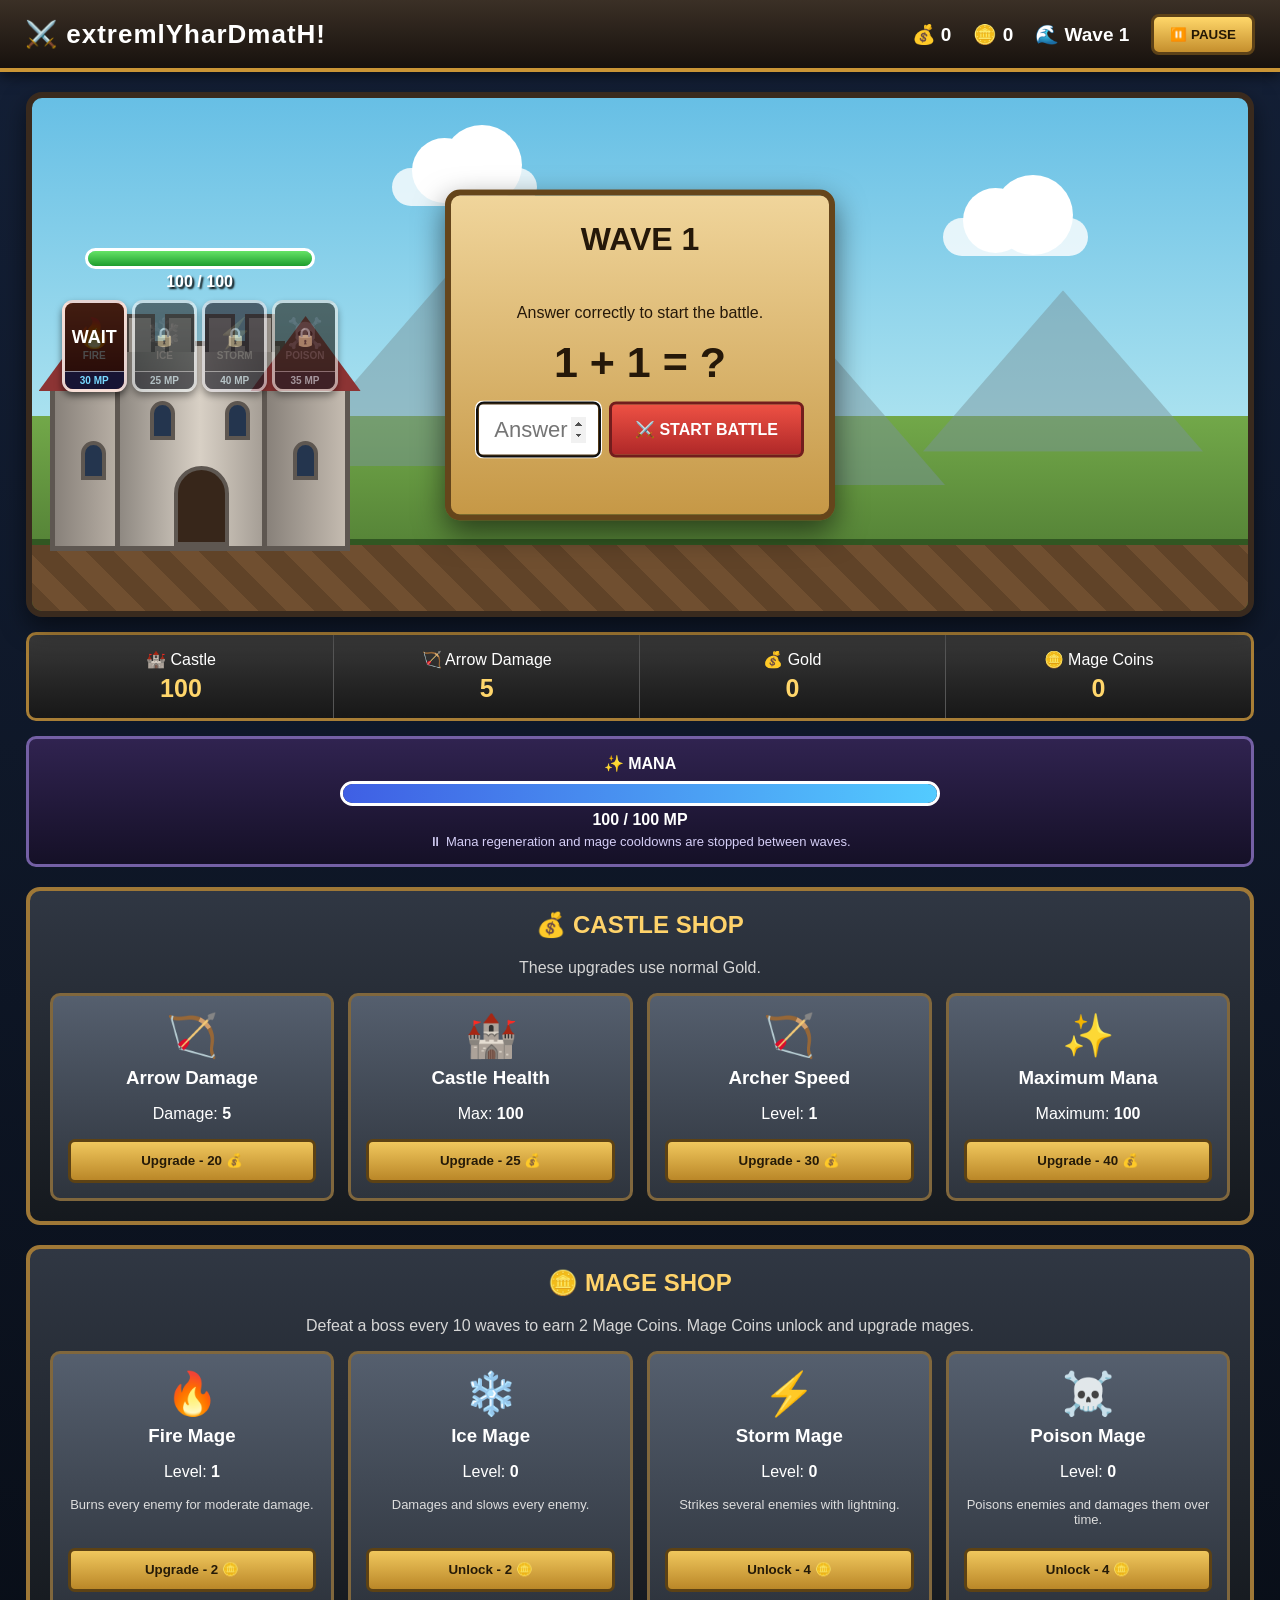
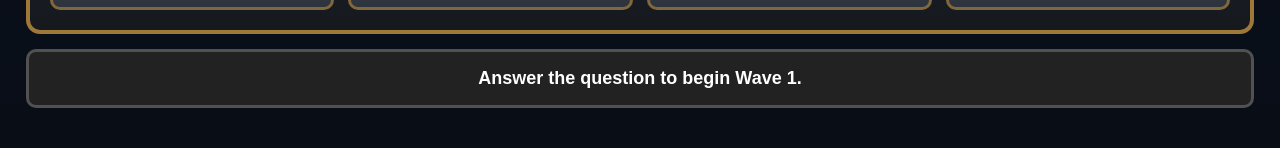
==== index.html @ 57d7ba9a "Add files via upload" ====
<!DOCTYPE html>
<html lang="en">

<head>
    <meta charset="UTF-8">

    <meta
        name="viewport"
        content="width=device-width, initial-scale=1.0"
    >

    <title>extremlYharDmatH!</title>

    <meta
        name="description"
        content="extremlYharDmatH! is a free browser castle defence maths game with waves, bosses, mages, upgrades and magic abilities."
    >

    <meta
        name="keywords"
        content="extremlYharDmatH, extremely hard math, math game, castle defence game, browser game, mage game"
    >

    <meta
        name="author"
        content="extremlYharDmatH!"
    >

    <meta
        property="og:title"
        content="extremlYharDmatH!"
    >

    <meta
        property="og:description"
        content="A castle defence maths game with waves, bosses, mages and upgrades."
    >

    <meta
        property="og:type"
        content="website"
    >

    <link
        rel="stylesheet"
        href="style.css"
    >
</head>

<body>

    <!-- ============================= -->
    <!-- TOP BAR -->
    <!-- ============================= -->

    <header id="topBar">

        <h1 id="gameTitle">
    ⚔️ extremlYharDmatH!
</h1>

        <div id="topStats">

            <span>
                💰 <span id="gold">0</span>
            </span>

            <span>
                🪙 <span id="mageCoins">0</span>
            </span>

            <span>
                🌊 Wave <span id="wave">1</span>
            </span>

            <button id="pauseButton">
                ⏸️ PAUSE
            </button>

        </div>

    </header>


    <main id="game">

        <!-- ============================= -->
        <!-- BATTLEFIELD -->
        <!-- ============================= -->

        <section id="battlefield">

            <!-- BACKGROUND -->

            <div class="mountain mountain1"></div>
            <div class="mountain mountain2"></div>
            <div class="mountain mountain3"></div>

            <div class="cloud cloud1"></div>
            <div class="cloud cloud2"></div>


            <!-- ============================= -->
            <!-- CASTLE AREA -->
            <!-- ============================= -->

            <div id="castleArea">

                <!-- HEALTH -->

                <div id="castleHealthBar">

                    <div id="castleHealthFill"></div>

                </div>

                <div id="castleHealthText">
                    100 / 100
                </div>


                <!-- ============================= -->
                <!-- MAGES -->
                <!-- ============================= -->

                <div id="mageRow">

                    <!-- FIRE -->

                    <button
                        class="mage fireMage"
                        id="fireMage"
                        type="button"
                    >

                        <div class="mageIcon">
                            🔥
                        </div>

                        <div class="mageName">
                            FIRE
                        </div>

                        <div class="mpTag">
                            30 MP
                        </div>

                        <div
                            class="cooldownOverlay"
                            id="fireCooldownText"
                        ></div>

                    </button>


                    <!-- ICE -->

                    <button
                        class="mage iceMage lockedMage"
                        id="iceMage"
                        type="button"
                    >

                        <div class="mageIcon">
                            ❄️
                        </div>

                        <div class="mageName">
                            ICE
                        </div>

                        <div class="mpTag">
                            25 MP
                        </div>

                        <div
                            class="cooldownOverlay"
                            id="iceCooldownText"
                        >
                            🔒
                        </div>

                    </button>


                    <!-- STORM -->

                    <button
                        class="mage stormMage lockedMage"
                        id="stormMage"
                        type="button"
                    >

                        <div class="mageIcon">
                            ⚡
                        </div>

                        <div class="mageName">
                            STORM
                        </div>

                        <div class="mpTag">
                            40 MP
                        </div>

                        <div
                            class="cooldownOverlay"
                            id="stormCooldownText"
                        >
                            🔒
                        </div>

                    </button>


                    <!-- POISON -->

                    <button
                        class="mage poisonMage lockedMage"
                        id="poisonMage"
                        type="button"
                    >

                        <div class="mageIcon">
                            ☠️
                        </div>

                        <div class="mageName">
                            POISON
                        </div>

                        <div class="mpTag">
                            35 MP
                        </div>

                        <div
                            class="cooldownOverlay"
                            id="poisonCooldownText"
                        >
                            🔒
                        </div>

                    </button>

                </div>


                <!-- ============================= -->
                <!-- CASTLE DRAWING -->
                <!-- ============================= -->

                <div id="castle">

                    <div class="sideTower leftTower">

                        <div class="roof"></div>

                        <div class="castleWindow"></div>

                    </div>


                    <div class="mainTower">

                        <div class="battlements">

                            <div></div>
                            <div></div>
                            <div></div>
                            <div></div>

                        </div>

                        <div class="castleWindow windowLeft"></div>

                        <div class="castleWindow windowRight"></div>

                        <div class="castleDoor"></div>

                    </div>


                    <div class="sideTower rightTower">

                        <div class="roof"></div>

                        <div class="castleWindow"></div>

                    </div>

                </div>

            </div>


            <!-- PROJECTILES -->

            <div id="arrowContainer"></div>

            <div id="spellContainer"></div>


            <!-- ENEMIES -->

            <div id="enemyContainer"></div>


            <!-- GROUND -->

            <div id="ground"></div>


            <!-- ============================= -->
            <!-- QUESTION BEFORE WAVE -->
            <!-- ============================= -->

            <div id="waveStartPanel">

                <div id="waveStartTitle">
                    WAVE <span id="readyWave">1</span>
                </div>

                <div id="bossWarning"></div>

                <p>
                    Answer correctly to start the battle.
                </p>


                <div id="question">
                    1 + 1 = ?
                </div>


                <div id="questionControls">

                    <input
                        id="answer"
                        type="number"
                        placeholder="Answer"
                        autocomplete="off"
                    >

                    <button
                        id="startWaveButton"
                        type="button"
                    >
                        ⚔️ START BATTLE
                    </button>

                </div>


                <div id="questionMessage"></div>

            </div>

        </section>


        <!-- ============================= -->
        <!-- BATTLE STATS -->
        <!-- ============================= -->

        <section id="battleStats">

            <div>
                🏰 Castle
                <strong id="castleStat">
                    100
                </strong>
            </div>


            <div>
                🏹 Arrow Damage
                <strong id="arrowDamageStat">
                    5
                </strong>
            </div>


            <div>
                💰 Gold
                <strong id="goldStat">
                    0
                </strong>
            </div>


            <div>
                🪙 Mage Coins
                <strong id="mageCoinStat">
                    0
                </strong>
            </div>

        </section>


        <!-- ============================= -->
        <!-- MANA -->
        <!-- ============================= -->

        <section id="manaPanel">

            <div id="manaTitle">
                ✨ MANA
            </div>


            <div id="manaBar">

                <div id="manaFill"></div>

            </div>


            <div id="manaText">
                100 / 100 MP
            </div>


            <div id="manaStatus">
                Mana regeneration is paused until the battle starts.
            </div>

        </section>


        <!-- ============================= -->
        <!-- NORMAL GOLD SHOP -->
        <!-- ============================= -->

        <section class="shop">

            <h2>
                💰 CASTLE SHOP
            </h2>

            <p class="shopDescription">
                These upgrades use normal Gold.
            </p>


            <div class="shopGrid">


                <!-- ARROW DAMAGE -->

                <div class="upgradeCard">

                    <div class="upgradeIcon">
                        🏹
                    </div>

                    <h3>
                        Arrow Damage
                    </h3>

                    <p>
                        Damage:
                        <strong id="arrowDamageValue">
                            5
                        </strong>
                    </p>

                    <button
                        id="arrowUpgrade"
                        type="button"
                    >
                        Upgrade -
                        <span id="arrowCostText">
                            20
                        </span>
                        💰
                    </button>

                </div>


                <!-- HEALTH -->

                <div class="upgradeCard">

                    <div class="upgradeIcon">
                        🏰
                    </div>

                    <h3>
                        Castle Health
                    </h3>

                    <p>
                        Max:
                        <strong id="castleHealthValue">
                            100
                        </strong>
                    </p>

                    <button
                        id="castleUpgrade"
                        type="button"
                    >
                        Upgrade -
                        <span id="castleCostText">
                            25
                        </span>
                        💰
                    </button>

                </div>


                <!-- ARCHER SPEED -->

                <div class="upgradeCard">

                    <div class="upgradeIcon">
                        🏹
                    </div>

                    <h3>
                        Archer Speed
                    </h3>

                    <p>
                        Level:
                        <strong id="archerLevelValue">
                            1
                        </strong>
                    </p>

                    <button
                        id="archerUpgrade"
                        type="button"
                    >
                        Upgrade -
                        <span id="archerCostText">
                            30
                        </span>
                        💰
                    </button>

                </div>


                <!-- MANA -->

                <div class="upgradeCard">

                    <div class="upgradeIcon">
                        ✨
                    </div>

                    <h3>
                        Maximum Mana
                    </h3>

                    <p>
                        Maximum:
                        <strong id="maxManaValue">
                            100
                        </strong>
                    </p>

                    <button
                        id="manaUpgrade"
                        type="button"
                    >
                        Upgrade -
                        <span id="manaUpgradeCostText">
                            40
                        </span>
                        💰
                    </button>

                </div>

            </div>

        </section>


        <!-- ============================= -->
        <!-- MAGE SHOP -->
        <!-- ============================= -->

        <section
            class="shop"
            id="mageShop"
        >

            <h2>
                🪙 MAGE SHOP
            </h2>

            <p class="shopDescription">
                Defeat a boss every 10 waves to earn 2 Mage Coins.
                Mage Coins unlock and upgrade mages.
            </p>


            <div class="shopGrid">


                <!-- FIRE -->

                <div class="upgradeCard mageShopCard fireShop">

                    <div class="upgradeIcon">
                        🔥
                    </div>

                    <h3>
                        Fire Mage
                    </h3>

                    <p>
                        Level:
                        <strong id="fireLevelText">
                            1
                        </strong>
                    </p>

                    <p class="abilityText">
                        Burns every enemy for moderate damage.
                    </p>

                    <button
                        id="fireUpgrade"
                        type="button"
                    >
                        Upgrade -
                        <span id="fireUpgradeCostText">
                            2
                        </span>
                        🪙
                    </button>

                </div>


                <!-- ICE -->

                <div class="upgradeCard mageShopCard iceShop">

                    <div class="upgradeIcon">
                        ❄️
                    </div>

                    <h3>
                        Ice Mage
                    </h3>

                    <p>
                        Level:
                        <strong id="iceLevelText">
                            0
                        </strong>
                    </p>

                    <p class="abilityText">
                        Damages and slows every enemy.
                    </p>

                    <button
                        id="iceUpgrade"
                        type="button"
                    >
                        Unlock - 2 🪙
                    </button>

                </div>


                <!-- STORM -->

                <div class="upgradeCard mageShopCard stormShop">

                    <div class="upgradeIcon">
                        ⚡
                    </div>

                    <h3>
                        Storm Mage
                    </h3>

                    <p>
                        Level:
                        <strong id="stormLevelText">
                            0
                        </strong>
                    </p>

                    <p class="abilityText">
                        Strikes several enemies with lightning.
                    </p>

                    <button
                        id="stormUpgrade"
                        type="button"
                    >
                        Unlock - 4 🪙
                    </button>

                </div>


                <!-- POISON -->

                <div class="upgradeCard mageShopCard poisonShop">

                    <div class="upgradeIcon">
                        ☠️
                    </div>

                    <h3>
                        Poison Mage
                    </h3>

                    <p>
                        Level:
                        <strong id="poisonLevelText">
                            0
                        </strong>
                    </p>

                    <p class="abilityText">
                        Poisons enemies and damages them over time.
                    </p>

                    <button
                        id="poisonUpgrade"
                        type="button"
                    >
                        Unlock - 4 🪙
                    </button>

                </div>

            </div>

        </section>


        <!-- MESSAGE -->

        <section id="message">
            Answer the question to begin Wave 1.
        </section>


        <!-- GAME OVER -->

        <section id="gameOver">

            <h1>
                💀 CASTLE DESTROYED
            </h1>

            <p>
                You reached Wave
                <strong id="finalWave">
                    1
                </strong>
            </p>

            <button
                id="restartButton"
                type="button"
            >
                🔄 PLAY AGAIN
            </button>

        </section>

    </main>


    <script src="script.js"></script>

</body>

</html>
---- style.css ----
* {
    box-sizing: border-box;
}

body {
    margin: 0;

    font-family:
        Arial,
        Helvetica,
        sans-serif;

    background:
        linear-gradient(
            #142037,
            #080d16
        );

    color: white;
}


/* ===================================== */
/* TOP BAR */
/* ===================================== */

#topBar {
    min-height: 72px;

    padding:
        0 25px;

    display: flex;

    align-items: center;

    justify-content: space-between;

    background:
        linear-gradient(
            #3b3026,
            #17110d
        );

    border-bottom:
        4px solid #ca9536;

    box-shadow:
        0 5px 12px
        rgba(0, 0, 0, 0.5);
}

#gameTitle {
    font-size: 26px;

    font-weight: 900;

    letter-spacing: 1px;
}

#topStats {
    display: flex;

    align-items: center;

    gap: 22px;

    font-size: 19px;

    font-weight: bold;
}


/* PAUSE */

#pauseButton {
    padding:
        10px 16px;

    border:
        3px solid #5d4218;

    border-radius: 8px;

    background:
        linear-gradient(
            #ffd76a,
            #c58f2d
        );

    color: #241805;

    font-weight: 900;

    cursor: pointer;
}


/* ===================================== */
/* GAME */
/* ===================================== */

#game {
    width:
        min(
            1300px,
            96%
        );

    margin: auto;

    padding:
        20px 0 40px;
}


/* ===================================== */
/* BATTLEFIELD */
/* ===================================== */

#battlefield {
    position: relative;

    height: 525px;

    overflow: hidden;

    border:
        6px solid #392a1e;

    border-radius: 16px;

    background:
        linear-gradient(
            #67bfe5 0%,
            #a9e1ef 62%,
            #72a849 62%,
            #47712e 100%
        );

    box-shadow:
        0 10px 25px
        rgba(0, 0, 0, 0.5);
}


/* ===================================== */
/* BACKGROUND */
/* ===================================== */

.mountain {
    position: absolute;

    bottom: 145px;

    width: 330px;

    height: 190px;

    background:
        #77939a;

    opacity: 0.48;

    clip-path:
        polygon(
            50% 0,
            100% 100%,
            0 100%
        );
}

.mountain1 {
    left: 250px;
}

.mountain2 {
    left: 550px;

    transform:
        scale(1.2);
}

.mountain3 {
    right: 20px;

    transform:
        scale(0.85);
}


.cloud {
    position: absolute;

    width: 145px;

    height: 38px;

    background:
        rgba(
            255,
            255,
            255,
            0.8
        );

    border-radius:
        100px;
}

.cloud::before,
.cloud::after {
    content: "";

    position: absolute;

    border-radius: 50%;

    background: white;
}

.cloud::before {
    width: 65px;

    height: 65px;

    top: -30px;

    left: 20px;
}

.cloud::after {
    width: 80px;

    height: 80px;

    top: -43px;

    right: 15px;
}

.cloud1 {
    top: 70px;

    left: 360px;
}

.cloud2 {
    top: 120px;

    right: 160px;
}


/* ===================================== */
/* GROUND */
/* ===================================== */

#ground {
    position: absolute;

    bottom: 0;

    left: 0;

    width: 100%;

    height: 72px;

    background:
        repeating-linear-gradient(
            45deg,
            #604328,
            #604328 20px,
            #704f30 20px,
            #704f30 40px
        );

    border-top:
        6px solid #315722;
}


/* ===================================== */
/* CASTLE AREA */
/* ===================================== */

#castleArea {
    position: absolute;

    left: 18px;

    bottom: 60px;

    width: 300px;

    z-index: 15;
}


/* CASTLE HEALTH */

#castleHealthBar {
    width: 230px;

    height: 21px;

    margin:
        0 auto;

    background: #4c1616;

    border:
        3px solid white;

    border-radius:
        15px;

    overflow: hidden;
}

#castleHealthFill {
    width: 100%;

    height: 100%;

    background:
        linear-gradient(
            #65e366,
            #1e9d2e
        );
}

#castleHealthText {
    text-align: center;

    margin-top: 4px;

    font-weight: bold;

    text-shadow:
        2px 2px 2px black;
}


/* ===================================== */
/* CASTLE */
/* ===================================== */

#castle {
    position: relative;

    height: 255px;

    margin-top: 5px;
}


.mainTower {
    position: absolute;

    width: 170px;

    height: 210px;

    left: 65px;

    bottom: 0;

    background:
        linear-gradient(
            90deg,
            #8f8982,
            #d8d0c5,
            #979088
        );

    border:
        5px solid #5e5751;
}


.sideTower {
    position: absolute;

    width: 88px;

    height: 170px;

    bottom: 0;

    background:
        linear-gradient(
            90deg,
            #88817a,
            #c4bbb0
        );

    border:
        5px solid #5e5751;
}


.leftTower {
    left: 0;
}


.rightTower {
    right: 0;
}


.roof {
    position: absolute;

    width: 110px;

    height: 75px;

    left: -16px;

    top: -70px;

    background: #8c3434;

    clip-path:
        polygon(
            50% 0,
            100% 100%,
            0 100%
        );
}


.battlements {
    position: absolute;

    top: -32px;

    width: 100%;

    display: flex;

    justify-content:
        space-around;
}

.battlements div {
    width: 30px;

    height: 38px;

    background:
        #b7afa6;

    border:
        4px solid #5e5751;

    border-bottom: none;
}


.castleWindow {
    width: 25px;

    height: 39px;

    background: #24354e;

    border:
        4px solid #5e5751;

    border-radius:
        15px 15px 0 0;
}


.sideTower .castleWindow {
    position: absolute;

    top: 55px;

    left: 26px;
}


.mainTower .castleWindow {
    position: absolute;

    top: 55px;
}


.windowLeft {
    left: 30px;
}


.windowRight {
    right: 30px;
}


.castleDoor {
    position: absolute;

    left: 54px;

    bottom: 0;

    width: 55px;

    height: 80px;

    background: #37261a;

    border:
        4px solid #5e5751;

    border-radius:
        30px 30px 0 0;
}


/* ===================================== */
/* MAGES */
/* ===================================== */

#mageRow {
    position: absolute;

    z-index: 50;

    top: 52px;

    left: 12px;

    width: 276px;

    display: flex;

    justify-content:
        space-between;

    gap: 5px;
}


.mage {
    position: relative;

    width: 66px;

    min-height: 92px;

    padding:
        4px 3px 19px;

    color: white;

    border:
        3px solid
        rgba(
            255,
            255,
            255,
            0.8
        );

    border-radius: 11px;

    cursor: pointer;

    overflow: hidden;

    box-shadow:
        0 4px 7px
        rgba(0, 0, 0, 0.55);
}


.fireMage {
    background:
        linear-gradient(
            #df6038,
            #7a1f18
        );
}


.iceMage {
    background:
        linear-gradient(
            #62cce9,
            #226690
        );
}


.stormMage {
    background:
        linear-gradient(
            #8062db,
            #39227a
        );
}


.poisonMage {
    background:
        linear-gradient(
            #6ca744,
            #2b501e
        );
}


.mageIcon {
    font-size: 29px;
}


.mageName {
    font-size: 10px;

    font-weight: 900;
}


.mpTag {
    position: absolute;

    bottom: 0;

    left: 0;

    width: 100%;

    padding:
        3px 1px;

    background:
        rgba(
            15,
            19,
            55,
            0.92
        );

    color: #78d8ff;

    font-size: 10px;

    font-weight: 900;

    border-top:
        1px solid
        rgba(
            255,
            255,
            255,
            0.5
        );
}


.cooldownOverlay {
    position: absolute;

    left: 0;

    top: 0;

    width: 100%;

    height: calc(100% - 18px);

    display: flex;

    align-items: center;

    justify-content: center;

    background:
        rgba(
            0,
            0,
            0,
            0.70
        );

    font-size: 18px;

    font-weight: 900;

    pointer-events: none;
}


.cooldownOverlay:empty {
    display: none;
}


.lockedMage {
    filter:
        grayscale(0.75);

    opacity: 0.65;
}


/* ===================================== */
/* ENEMIES */
/* ===================================== */

.enemy {
    position: absolute;

    bottom: 73px;

    width: 95px;

    z-index: 10;

    text-align: center;
}


.enemyHealthBar {
    width: 80px;

    height: 12px;

    margin:
        0 auto;

    background: #541414;

    border:
        2px solid white;

    border-radius:
        10px;

    overflow: hidden;
}


.enemyHealthFill {
    width: 100%;

    height: 100%;

    background:
        linear-gradient(
            #ee4949,
            #ba1717
        );
}


.enemyHealthText {
    margin-top: 2px;

    font-size: 12px;

    font-weight: bold;

    text-shadow:
        1px 1px black;
}


.enemyBody {
    position: relative;

    width: 68px;

    height: 76px;

    margin:
        6px auto 0;

    border:
        4px solid #39263a;

    border-radius:
        45% 45% 30% 30%;

    background:
        linear-gradient(
            #754987,
            #361e47
        );

    box-shadow:
        4px 6px 4px
        rgba(
            0,
            0,
            0,
            0.45
        );
}


.enemyBody.green {
    background:
        linear-gradient(
            #88af52,
            #3e6229
        );
}


.enemyBody.red {
    background:
        linear-gradient(
            #ba5341,
            #64261f
        );
}


.enemyBody.blue {
    background:
        linear-gradient(
            #437a9b,
            #233a59
        );
}


.enemyEye {
    position: absolute;

    top: 25px;

    width: 13px;

    height: 14px;

    border-radius: 50%;

    background: white;
}


.enemyEye.left {
    left: 13px;
}


.enemyEye.right {
    right: 13px;
}


.enemyEye::after {
    content: "";

    display: block;

    width: 5px;

    height: 5px;

    margin:
        5px auto;

    border-radius: 50%;

    background: black;
}


.enemyMouth {
    position: absolute;

    width: 27px;

    height: 10px;

    left: 17px;

    bottom: 12px;

    border-bottom:
        5px solid white;

    border-radius:
        50%;
}


.horn {
    position: absolute;

    width: 20px;

    height: 25px;

    top: -18px;

    background: #dfc46e;

    clip-path:
        polygon(
            50% 0,
            100% 100%,
            0 100%
        );
}


.horn.left {
    left: 0;

    transform:
        rotate(-25deg);
}


.horn.right {
    right: 0;

    transform:
        rotate(25deg);
}


/* ===================================== */
/* BOSS */
/* ===================================== */

.enemy.bossEnemy {
    width: 145px;
}


.enemy.bossEnemy
.enemyHealthBar {
    width: 125px;

    height: 16px;

    border:
        3px solid #ffe684;
}


.bossBody {
    width: 115px;

    height: 130px;

    border-width: 6px;

    background:
        linear-gradient(
            #c03d3d,
            #48131b
        );

    box-shadow:
        7px 8px 8px
        rgba(
            0,
            0,
            0,
            0.55
        );
}


.bossBody
.enemyEye {
    top: 43px;

    width: 18px;

    height: 19px;
}


.bossBody
.enemyEye.left {
    left: 23px;
}


.bossBody
.enemyEye.right {
    right: 23px;
}


.bossBody
.enemyMouth {
    width: 45px;

    left: 29px;

    bottom: 19px;
}


.bossBody
.horn {
    width: 30px;

    height: 40px;

    top: -31px;
}


.bossLabel {
    color: #ffe578;

    font-size: 13px;

    font-weight: 900;

    text-shadow:
        2px 2px black;
}


/* ===================================== */
/* PROJECTILES */
/* ===================================== */

.arrow {
    position: absolute;

    z-index: 40;

    font-size: 28px;

    pointer-events: none;
}


.spellEffect {
    position: absolute;

    z-index: 60;

    font-size: 55px;

    pointer-events: none;
}


/* ===================================== */
/* QUESTION PANEL */
/* ===================================== */

#waveStartPanel {
    position: absolute;

    z-index: 100;

    width: 390px;

    max-width:
        calc(
            100% - 30px
        );

    left: 50%;

    top: 50%;

    transform:
        translate(
            -50%,
            -50%
        );

    padding: 25px;

    text-align: center;

    color: #251809;

    background:
        linear-gradient(
            #f0d59b,
            #c69846
        );

    border:
        6px solid #65451b;

    border-radius: 15px;

    box-shadow:
        0 12px 30px
        rgba(
            0,
            0,
            0,
            0.55
        );
}


#waveStartTitle {
    font-size: 32px;

    font-weight: 900;
}


#bossWarning {
    min-height: 25px;

    margin-top: 5px;

    color: #a61d1d;

    font-size: 20px;

    font-weight: 900;
}


#question {
    margin:
        15px 0;

    font-size: 43px;

    font-weight: 900;
}


#questionControls {
    display: flex;

    gap: 8px;
}


#answer {
    width: 125px;

    min-width: 0;

    padding: 12px;

    border:
        3px solid #523816;

    border-radius: 7px;

    text-align: center;

    font-size: 22px;
}


#startWaveButton {
    flex: 1;

    padding: 12px;

    border:
        3px solid #721d1d;

    border-radius: 7px;

    background:
        linear-gradient(
            #ee5144,
            #af2828
        );

    color: white;

    font-size: 16px;

    font-weight: 900;

    cursor: pointer;
}


#questionMessage {
    min-height: 22px;

    margin-top: 10px;

    font-weight: bold;
}


/* ===================================== */
/* STATS */
/* ===================================== */

#battleStats {
    margin-top: 15px;

    display: grid;

    grid-template-columns:
        repeat(
            4,
            1fr
        );

    overflow: hidden;

    background:
        linear-gradient(
            #393939,
            #171717
        );

    border:
        3px solid #a87e36;

    border-radius: 10px;
}


#battleStats div {
    padding: 15px;

    text-align: center;

    border-right:
        1px solid #555;
}


#battleStats div:last-child {
    border-right: none;
}


#battleStats strong {
    display: block;

    margin-top: 5px;

    color: #ffd66b;

    font-size: 25px;
}


/* ===================================== */
/* MANA */
/* ===================================== */

#manaPanel {
    margin-top: 15px;

    padding:
        15px 20px;

    text-align: center;

    background:
        linear-gradient(
            #302350,
            #151027
        );

    border:
        3px solid #7460a5;

    border-radius: 10px;
}


#manaTitle {
    margin-bottom: 8px;

    font-weight: 900;
}


#manaBar {
    width: 600px;

    max-width: 100%;

    height: 25px;

    margin: auto;

    overflow: hidden;

    background: #121026;

    border:
        3px solid white;

    border-radius: 20px;
}


#manaFill {
    width: 100%;

    height: 100%;

    background:
        linear-gradient(
            90deg,
            #3f5fe4,
            #53cbff
        );
}


#manaText {
    margin-top: 5px;

    font-weight: bold;
}


#manaStatus {
    margin-top: 5px;

    color: #d5cff7;

    font-size: 13px;
}


/* ===================================== */
/* SHOPS */
/* ===================================== */

.shop {
    margin-top: 20px;

    padding: 20px;

    background:
        linear-gradient(
            #303743,
            #15191e
        );

    border:
        4px solid #9f7837;

    border-radius: 14px;
}


.shop h2 {
    margin-top: 0;

    text-align: center;

    color: #ffd36a;
}


.shopDescription {
    text-align: center;

    color: #d6d6d6;
}


.shopGrid {
    display: grid;

    grid-template-columns:
        repeat(
            4,
            1fr
        );

    gap: 14px;
}


.upgradeCard {
    padding: 15px;

    text-align: center;

    background:
        linear-gradient(
            #555f6e,
            #2e343d
        );

    border:
        3px solid #80673d;

    border-radius: 10px;
}


.upgradeIcon {
    font-size: 42px;
}


.upgradeCard h3 {
    margin:
        7px 0;
}


.upgradeCard button {
    width: 100%;

    min-height: 44px;

    padding: 10px;

    border:
        3px solid #5d4214;

    border-radius: 7px;

    background:
        linear-gradient(
            #f0c75d,
            #ba8728
        );

    color: #251a08;

    font-weight: 900;

    cursor: pointer;
}


.abilityText {
    min-height: 38px;

    color: #ddd;

    font-size: 13px;
}


/* ===================================== */
/* MESSAGE */
/* ===================================== */

#message {
    min-height: 58px;

    margin-top: 15px;

    padding: 16px;

    text-align: center;

    background: #222;

    border:
        3px solid #515151;

    border-radius: 10px;

    font-size: 18px;

    font-weight: bold;
}


/* ===================================== */
/* GAME OVER */
/* ===================================== */

#gameOver {
    display: none;

    margin-top: 20px;

    padding: 30px;

    text-align: center;

    background: #44191b;

    border:
        5px solid #b83737;

    border-radius: 13px;
}


#restartButton {
    padding:
        14px 28px;

    border: none;

    border-radius: 8px;

    font-size: 18px;

    font-weight: 900;

    cursor: pointer;
}


/* ===================================== */
/* MOBILE */
/* ===================================== */

@media
(max-width: 850px) {

    #topBar {
        gap: 10px;

        flex-wrap: wrap;

        padding: 10px;
    }

    #gameTitle {
        font-size: 18px;
    }

    #topStats {
        gap: 10px;

        flex-wrap: wrap;

        font-size: 14px;
    }

    .shopGrid {
        grid-template-columns:
            repeat(
                2,
                1fr
            );
    }

    #battleStats {
        grid-template-columns:
            repeat(
                2,
                1fr
            );
    }

}
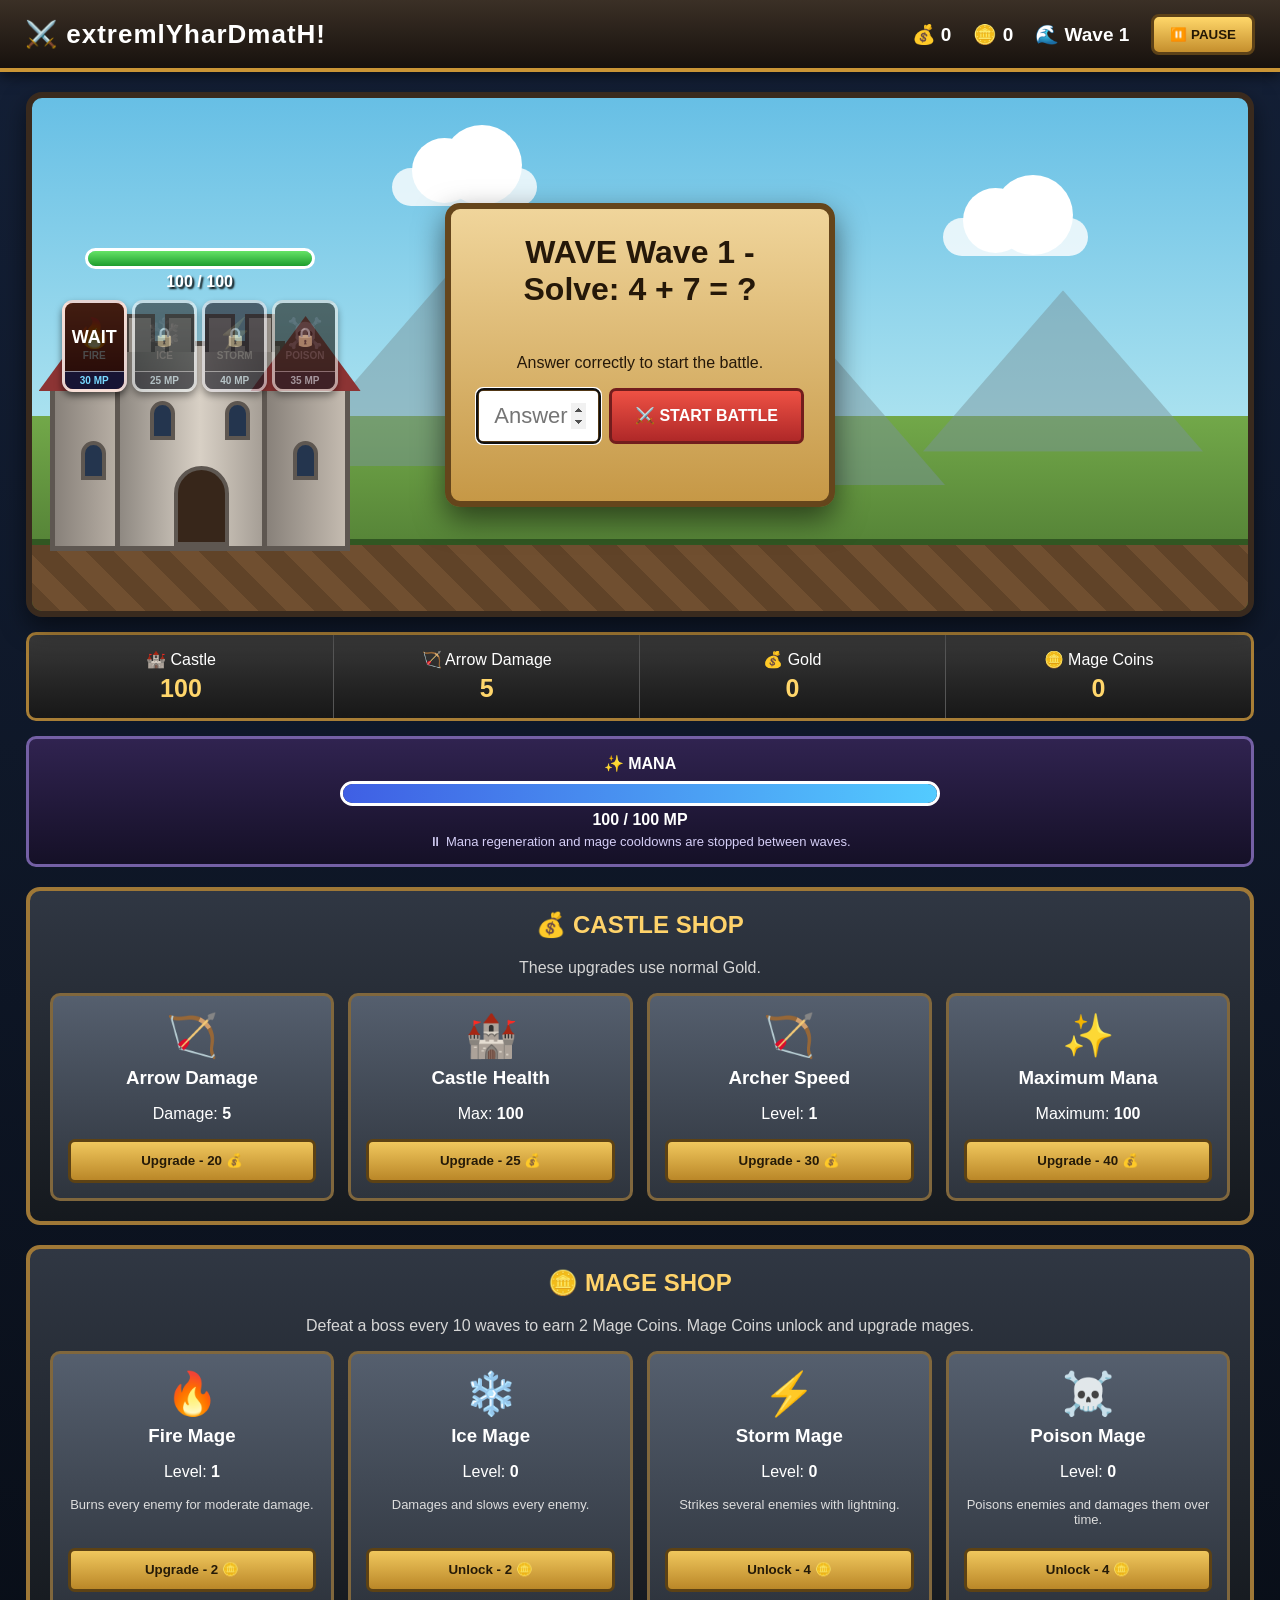
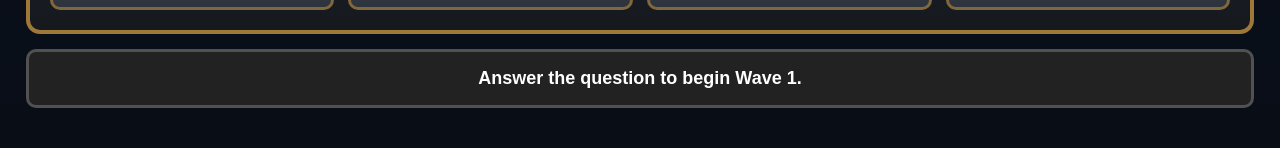
==== commit 2da1d7a5: "Add files via upload" ====
--- a/index.html
+++ b/index.html
@@ -327,9 +327,7 @@
                 </p>
 
 
-                <div id="question">
-                    1 + 1 = ?
-                </div>
+                <div id="question"></div>
 
 
                 <div id="questionControls">
--- a/style.css
+++ b/style.css
@@ -1559,4 +1559,13 @@
             );
     }
 
+}
+#gameTitle {
+    margin: 0;
+
+    font-size: 26px;
+
+    font-weight: 900;
+
+    letter-spacing: 1px;
 }
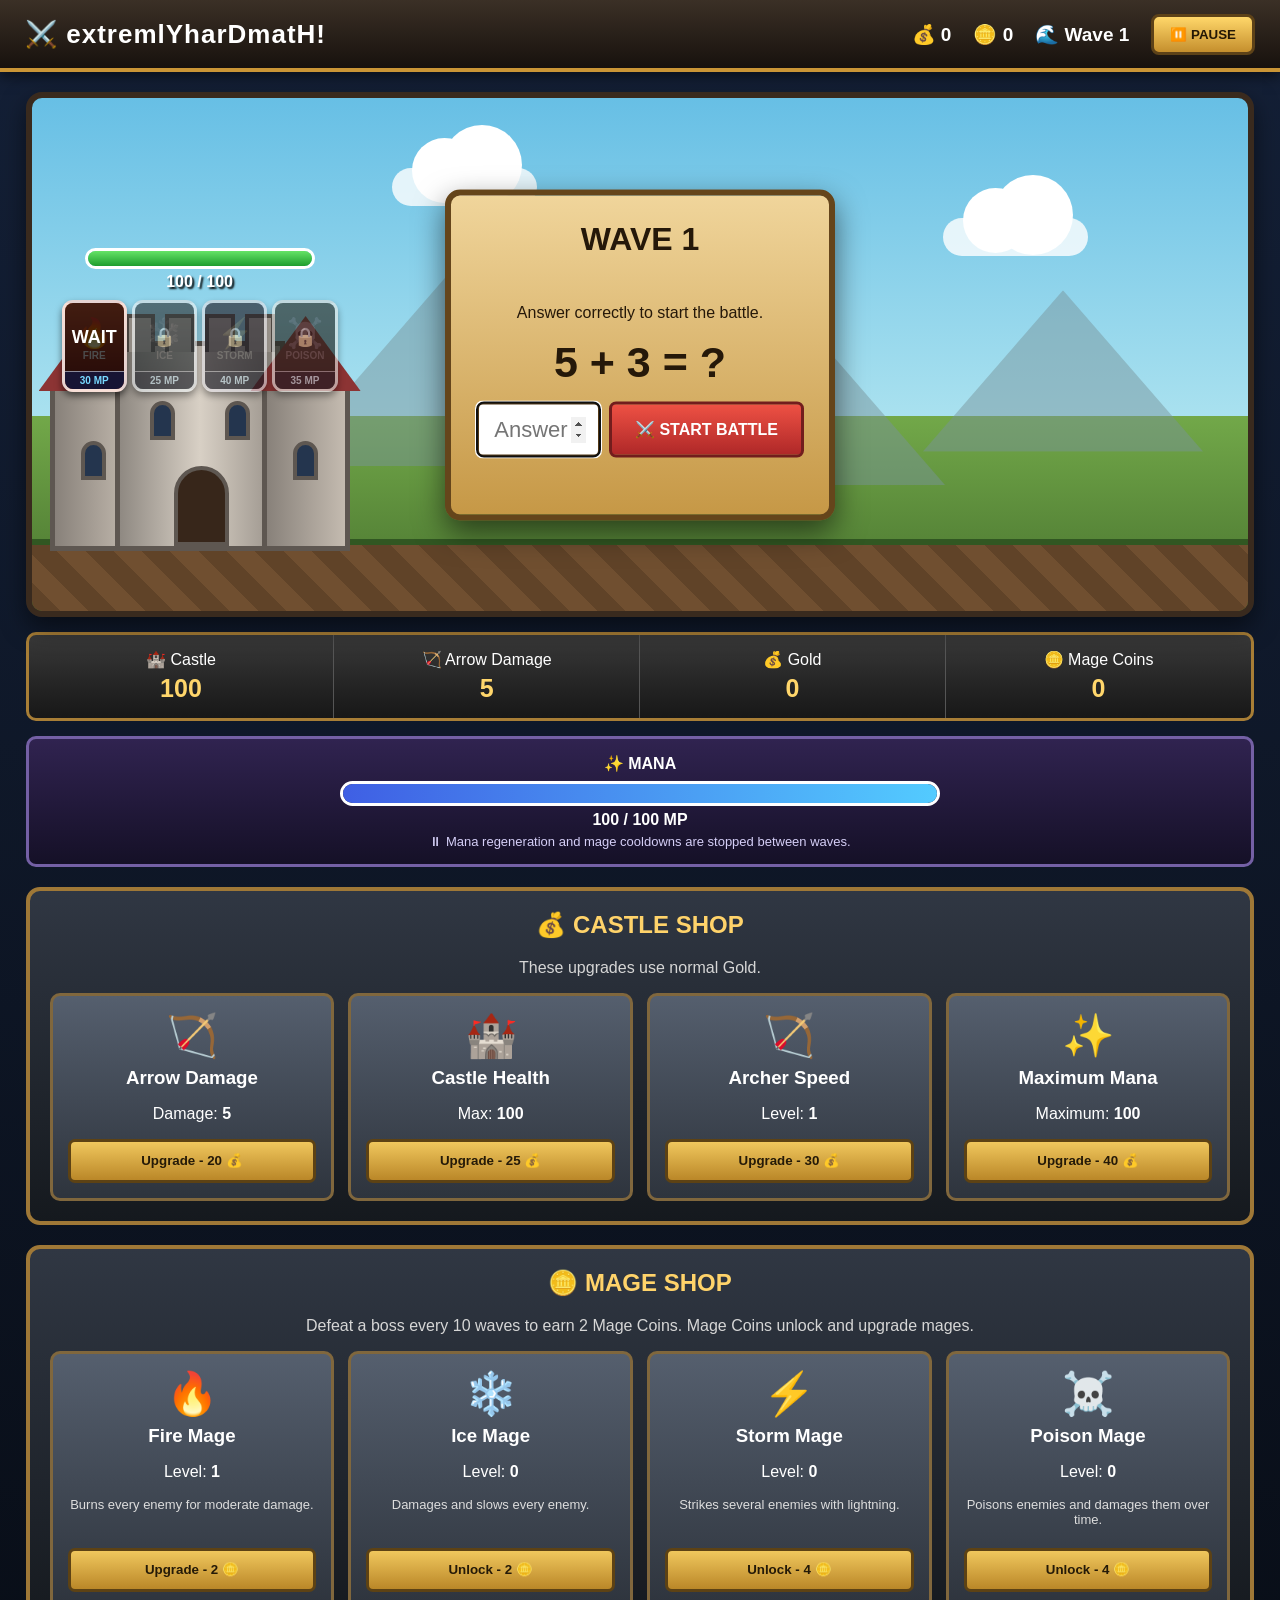
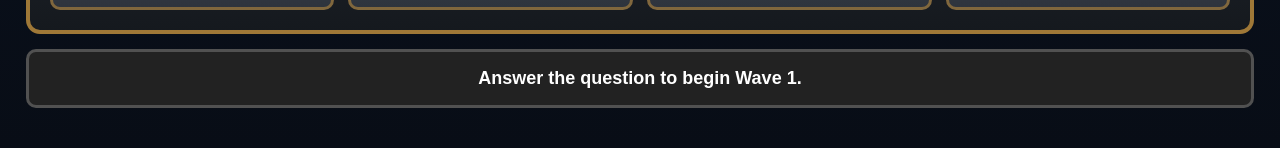
==== commit 63b19a85: "Add files via upload" ====
--- a/index.html
+++ b/index.html
@@ -745,7 +745,7 @@
         <!-- MESSAGE -->
 
         <section id="message">
-            Answer the question to begin Wave 1.
+        Answer the question to begin Wave <span id="bottomWave">1</span>.
         </section>
 
 
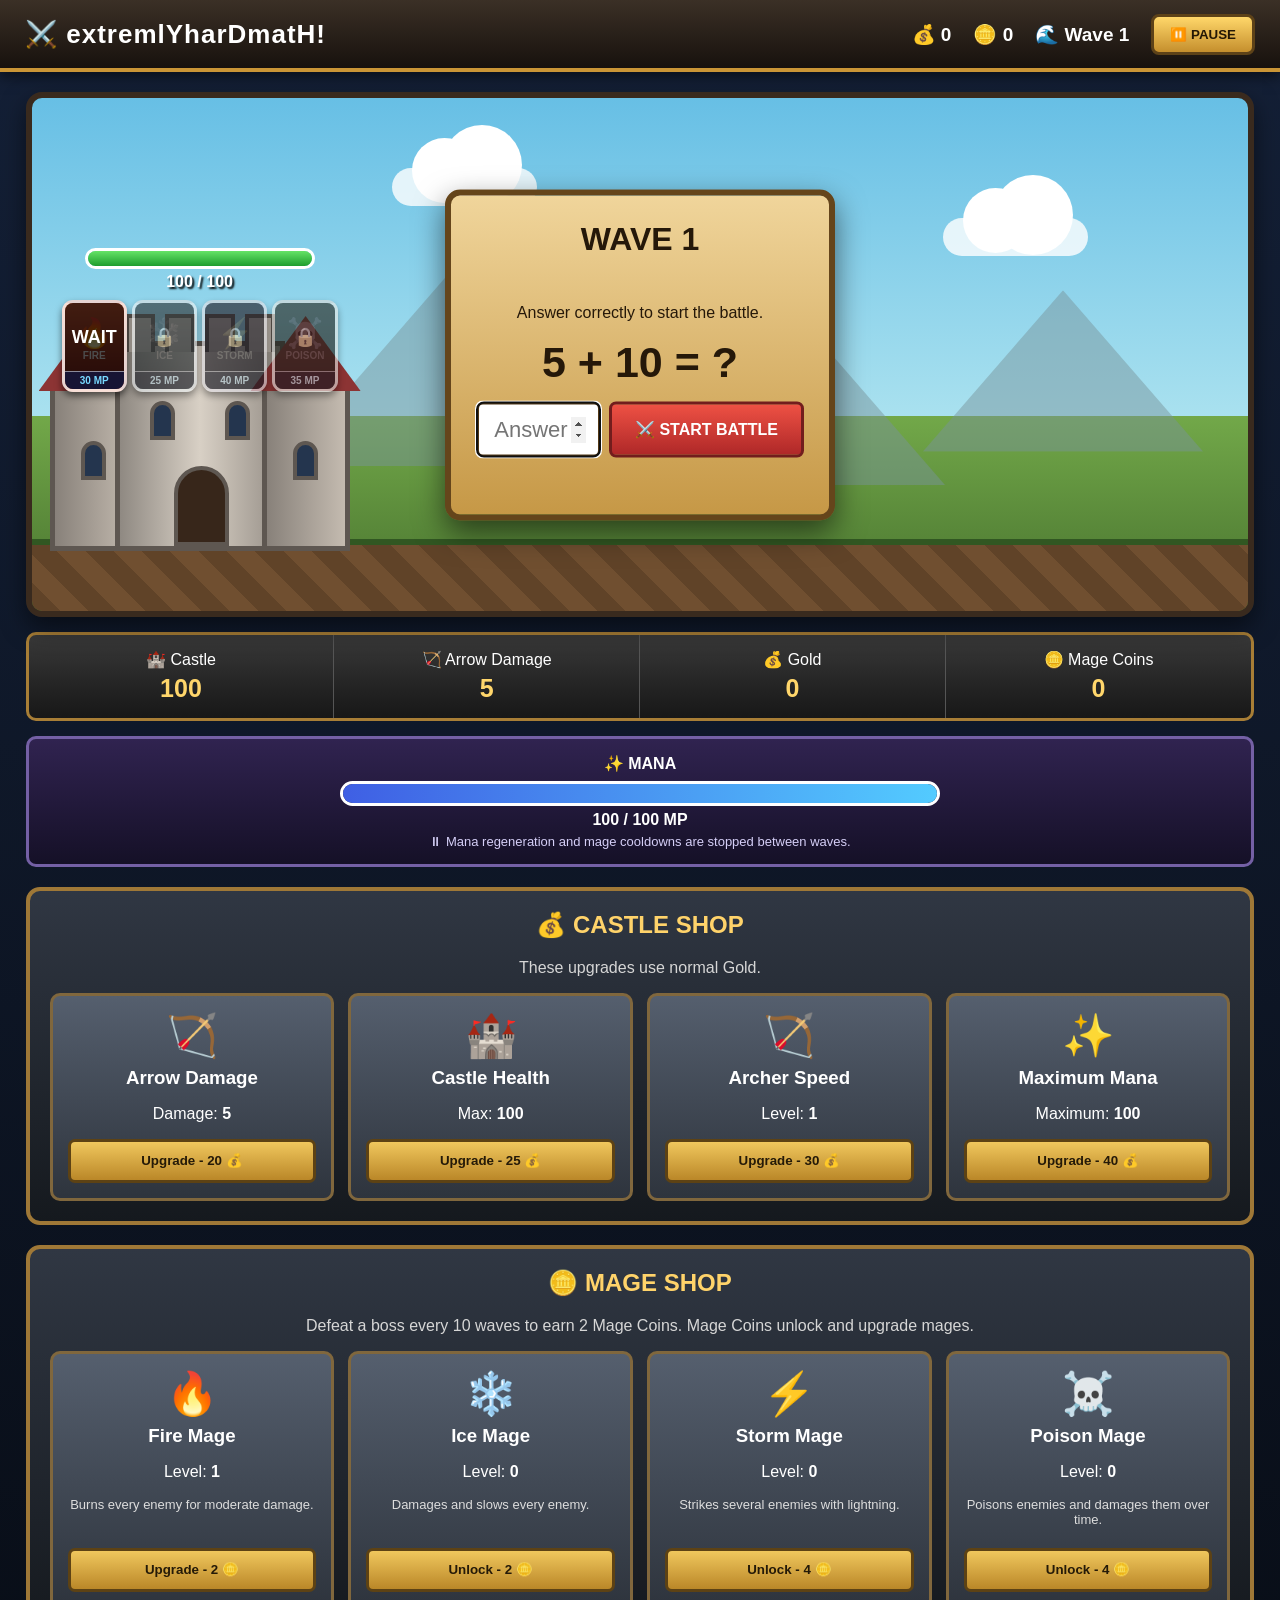
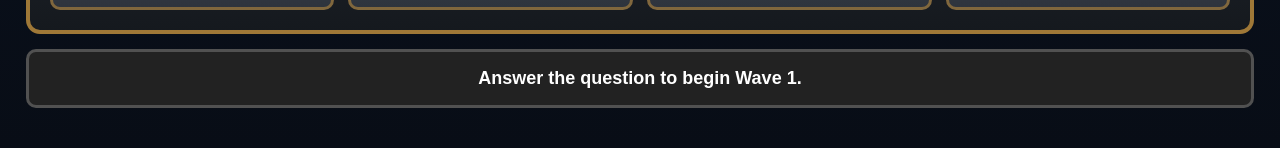
==== commit 9323c983: "Add files via upload" ====
--- a/index.html
+++ b/index.html
@@ -2,6 +2,7 @@
 <html lang="en">
 
 <head>
+
     <meta charset="UTF-8">
 
     <meta
@@ -45,9 +46,12 @@
         rel="stylesheet"
         href="style.css"
     >
+
 </head>
 
+
 <body>
+
 
     <!-- ============================= -->
     <!-- TOP BAR -->
@@ -56,24 +60,40 @@
     <header id="topBar">
 
         <h1 id="gameTitle">
-    ⚔️ extremlYharDmatH!
-</h1>
+            ⚔️ extremlYharDmatH!
+        </h1>
+
 
         <div id="topStats">
 
             <span>
-                💰 <span id="gold">0</span>
+                💰
+                <span id="gold">
+                    0
+                </span>
             </span>
 
+
             <span>
-                🪙 <span id="mageCoins">0</span>
+                🪙
+                <span id="mageCoins">
+                    0
+                </span>
             </span>
 
+
             <span>
-                🌊 Wave <span id="wave">1</span>
+                🌊 Wave
+                <span id="wave">
+                    1
+                </span>
             </span>
 
-            <button id="pauseButton">
+
+            <button
+                id="pauseButton"
+                type="button"
+            >
                 ⏸️ PAUSE
             </button>
 
@@ -84,19 +104,25 @@
 
     <main id="game">
 
+
         <!-- ============================= -->
         <!-- BATTLEFIELD -->
         <!-- ============================= -->
 
         <section id="battlefield">
 
+
             <!-- BACKGROUND -->
 
             <div class="mountain mountain1"></div>
+
             <div class="mountain mountain2"></div>
+
             <div class="mountain mountain3"></div>
 
+
             <div class="cloud cloud1"></div>
+
             <div class="cloud cloud2"></div>
 
 
@@ -106,6 +132,7 @@
 
             <div id="castleArea">
 
+
                 <!-- HEALTH -->
 
                 <div id="castleHealthBar">
@@ -113,6 +140,7 @@
                     <div id="castleHealthFill"></div>
 
                 </div>
+
 
                 <div id="castleHealthText">
                     100 / 100
@@ -125,6 +153,7 @@
 
                 <div id="mageRow">
 
+
                     <!-- FIRE -->
 
                     <button
@@ -137,13 +166,16 @@
                             🔥
                         </div>
 
+
                         <div class="mageName">
                             FIRE
                         </div>
 
+
                         <div class="mpTag">
                             30 MP
                         </div>
+
 
                         <div
                             class="cooldownOverlay"
@@ -165,13 +197,16 @@
                             ❄️
                         </div>
 
+
                         <div class="mageName">
                             ICE
                         </div>
 
+
                         <div class="mpTag">
                             25 MP
                         </div>
+
 
                         <div
                             class="cooldownOverlay"
@@ -195,13 +230,16 @@
                             ⚡
                         </div>
 
+
                         <div class="mageName">
                             STORM
                         </div>
 
+
                         <div class="mpTag">
                             40 MP
                         </div>
+
 
                         <div
                             class="cooldownOverlay"
@@ -225,13 +263,16 @@
                             ☠️
                         </div>
 
+
                         <div class="mageName">
                             POISON
                         </div>
 
+
                         <div class="mpTag">
                             35 MP
                         </div>
+
 
                         <div
                             class="cooldownOverlay"
@@ -251,6 +292,7 @@
 
                 <div id="castle">
 
+
                     <div class="sideTower leftTower">
 
                         <div class="roof"></div>
@@ -265,11 +307,15 @@
                         <div class="battlements">
 
                             <div></div>
+
                             <div></div>
+
                             <div></div>
+
                             <div></div>
 
                         </div>
+
 
                         <div class="castleWindow windowLeft"></div>
 
@@ -316,11 +362,17 @@
 
             <div id="waveStartPanel">
 
+
                 <div id="waveStartTitle">
-                    WAVE <span id="readyWave">1</span>
-                </div>
+                    WAVE
+                    <span id="readyWave">
+                        1
+                    </span>
+                </div>
+
 
                 <div id="bossWarning"></div>
+
 
                 <p>
                     Answer correctly to start the battle.
@@ -339,6 +391,7 @@
                         autocomplete="off"
                     >
 
+
                     <button
                         id="startWaveButton"
                         type="button"
@@ -361,6 +414,7 @@
         <!-- ============================= -->
 
         <section id="battleStats">
+
 
             <div>
                 🏰 Castle
@@ -402,6 +456,7 @@
 
         <section id="manaPanel">
 
+
             <div id="manaTitle">
                 ✨ MANA
             </div>
@@ -431,11 +486,13 @@
         <!-- ============================= -->
 
         <section class="shop">
+
 
             <h2>
                 💰 CASTLE SHOP
             </h2>
 
+
             <p class="shopDescription">
                 These upgrades use normal Gold.
             </p>
@@ -452,9 +509,11 @@
                         🏹
                     </div>
 
+
                     <h3>
                         Arrow Damage
                     </h3>
+
 
                     <p>
                         Damage:
@@ -463,6 +522,7 @@
                         </strong>
                     </p>
 
+
                     <button
                         id="arrowUpgrade"
                         type="button"
@@ -485,9 +545,11 @@
                         🏰
                     </div>
 
+
                     <h3>
                         Castle Health
                     </h3>
+
 
                     <p>
                         Max:
@@ -496,6 +558,7 @@
                         </strong>
                     </p>
 
+
                     <button
                         id="castleUpgrade"
                         type="button"
@@ -518,9 +581,11 @@
                         🏹
                     </div>
 
+
                     <h3>
                         Archer Speed
                     </h3>
+
 
                     <p>
                         Level:
@@ -529,6 +594,7 @@
                         </strong>
                     </p>
 
+
                     <button
                         id="archerUpgrade"
                         type="button"
@@ -551,9 +617,11 @@
                         ✨
                     </div>
 
+
                     <h3>
                         Maximum Mana
                     </h3>
+
 
                     <p>
                         Maximum:
@@ -562,6 +630,7 @@
                         </strong>
                     </p>
 
+
                     <button
                         id="manaUpgrade"
                         type="button"
@@ -589,9 +658,11 @@
             id="mageShop"
         >
 
+
             <h2>
                 🪙 MAGE SHOP
             </h2>
+
 
             <p class="shopDescription">
                 Defeat a boss every 10 waves to earn 2 Mage Coins.
@@ -610,9 +681,11 @@
                         🔥
                     </div>
 
+
                     <h3>
                         Fire Mage
                     </h3>
+
 
                     <p>
                         Level:
@@ -621,9 +694,11 @@
                         </strong>
                     </p>
 
+
                     <p class="abilityText">
                         Burns every enemy for moderate damage.
                     </p>
+
 
                     <button
                         id="fireUpgrade"
@@ -647,9 +722,11 @@
                         ❄️
                     </div>
 
+
                     <h3>
                         Ice Mage
                     </h3>
+
 
                     <p>
                         Level:
@@ -658,10 +735,12 @@
                         </strong>
                     </p>
 
+
                     <p class="abilityText">
                         Damages and slows every enemy.
                     </p>
 
+
                     <button
                         id="iceUpgrade"
                         type="button"
@@ -679,10 +758,12 @@
                     <div class="upgradeIcon">
                         ⚡
                     </div>
+
 
                     <h3>
                         Storm Mage
                     </h3>
+
 
                     <p>
                         Level:
@@ -691,10 +772,12 @@
                         </strong>
                     </p>
 
+
                     <p class="abilityText">
                         Strikes several enemies with lightning.
                     </p>
 
+
                     <button
                         id="stormUpgrade"
                         type="button"
@@ -712,10 +795,12 @@
                     <div class="upgradeIcon">
                         ☠️
                     </div>
+
 
                     <h3>
                         Poison Mage
                     </h3>
+
 
                     <p>
                         Level:
@@ -724,10 +809,12 @@
                         </strong>
                     </p>
 
+
                     <p class="abilityText">
                         Poisons enemies and damages them over time.
                     </p>
 
+
                     <button
                         id="poisonUpgrade"
                         type="button"
@@ -742,27 +829,40 @@
         </section>
 
 
+        <!-- ============================= -->
         <!-- MESSAGE -->
+        <!-- ============================= -->
 
         <section id="message">
-        Answer the question to begin Wave <span id="bottomWave">1</span>.
+
+            Answer the question to begin Wave
+            <span id="bottomWave">
+                1
+            </span>.
+
         </section>
 
 
+        <!-- ============================= -->
         <!-- GAME OVER -->
+        <!-- ============================= -->
 
         <section id="gameOver">
+
 
             <h1>
                 💀 CASTLE DESTROYED
             </h1>
 
+
             <p>
                 You reached Wave
+
                 <strong id="finalWave">
                     1
                 </strong>
             </p>
+
 
             <button
                 id="restartButton"
@@ -773,11 +873,13 @@
 
         </section>
 
+
     </main>
 
 
     <script src="script.js"></script>
 
+
 </body>
 
 </html>
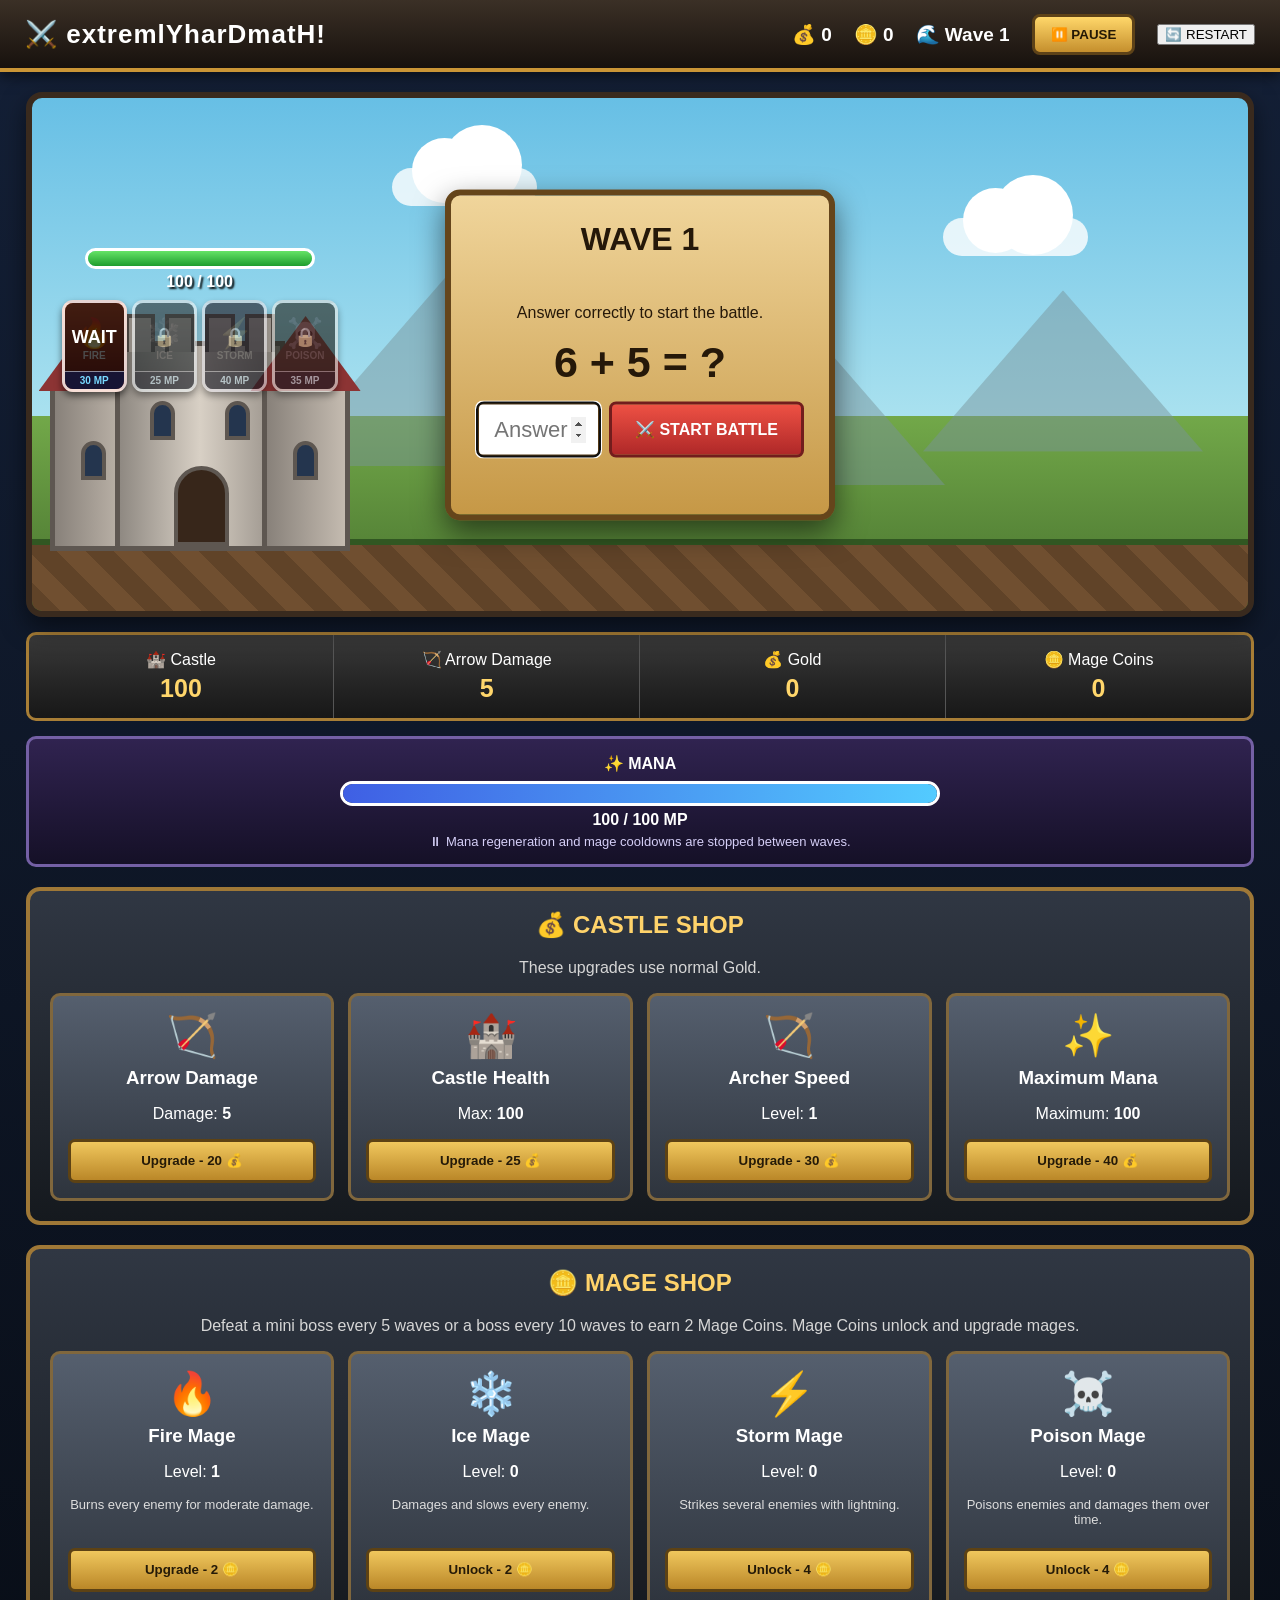
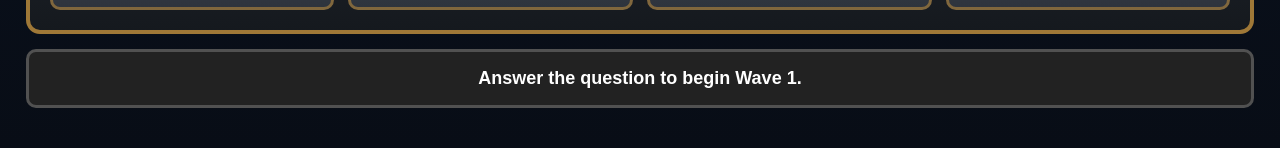
==== commit f6caebb2: "Add files via upload" ====
--- a/index.html
+++ b/index.html
@@ -14,7 +14,7 @@
 
     <meta
         name="description"
-        content="extremlYharDmatH! is a free browser castle defence maths game with waves, bosses, mages, upgrades and magic abilities."
+        content="extremlYharDmatH! is a free browser castle defence maths game with waves, mini bosses, bosses, mages, upgrades and magic abilities."
     >
 
     <meta
@@ -34,7 +34,7 @@
 
     <meta
         property="og:description"
-        content="A castle defence maths game with waves, bosses, mages and upgrades."
+        content="A castle defence maths game with waves, mini bosses, bosses, mages and upgrades."
     >
 
     <meta
@@ -97,6 +97,14 @@
                 ⏸️ PAUSE
             </button>
 
+
+            <button
+                id="resetGameButton"
+                type="button"
+            >
+                🔄 RESTART
+            </button>
+
         </div>
 
     </header>
@@ -665,7 +673,8 @@
 
 
             <p class="shopDescription">
-                Defeat a boss every 10 waves to earn 2 Mage Coins.
+                Defeat a mini boss every 5 waves or a boss every
+                10 waves to earn 2 Mage Coins.
                 Mage Coins unlock and upgrade mages.
             </p>
 
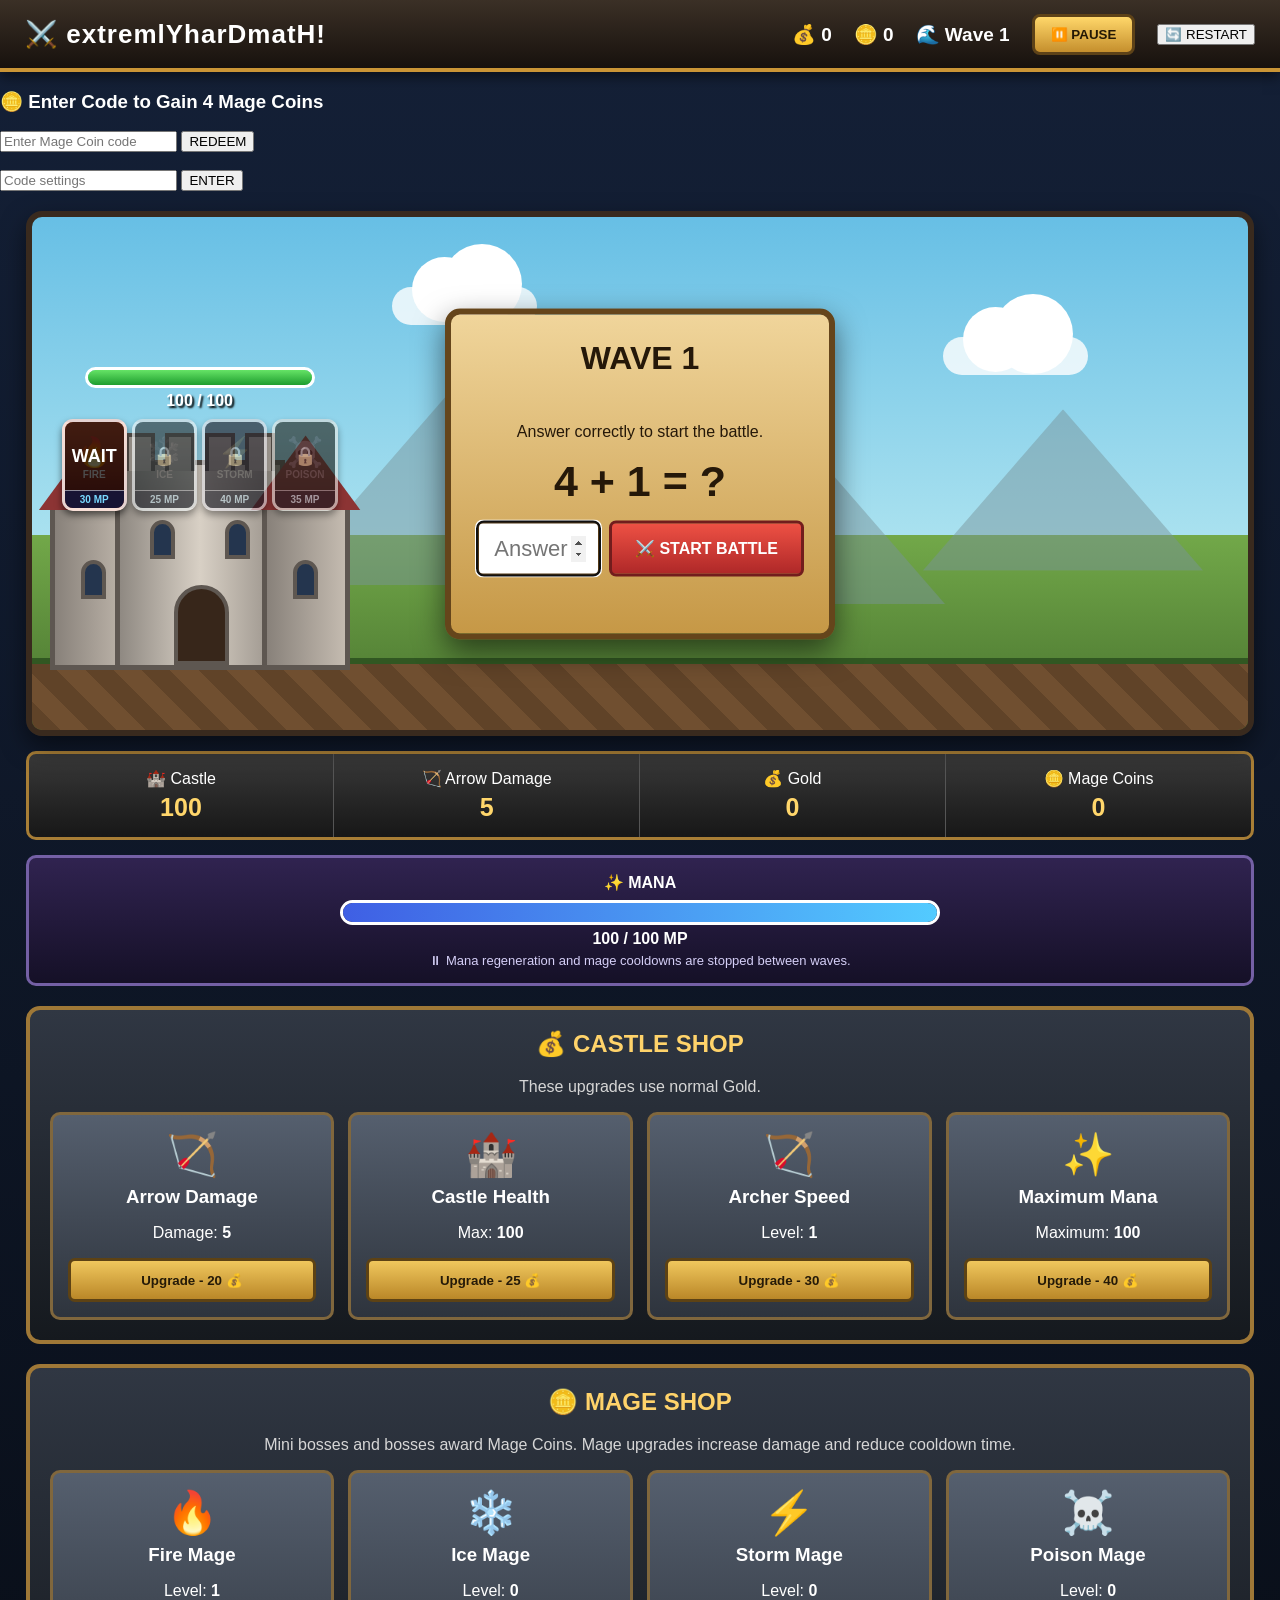
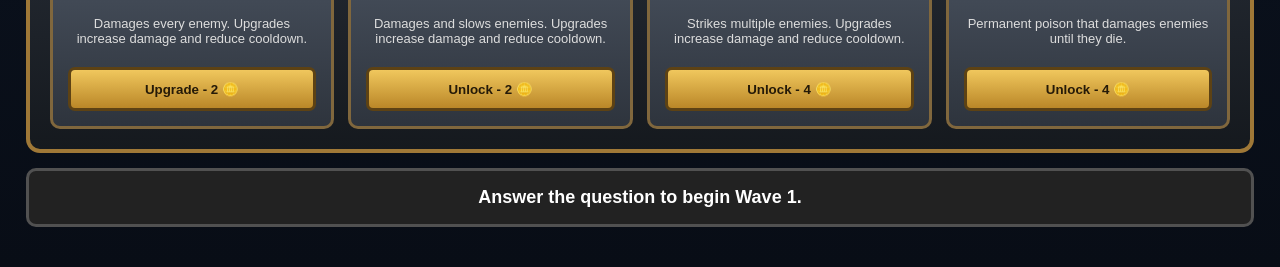
==== commit 11f99fa8: "Add files via upload" ====
--- a/index.html
+++ b/index.html
@@ -1,4 +1,5 @@
 <!DOCTYPE html>
+
 <html lang="en">
 
 <head>
@@ -12,35 +13,12 @@
 
     <title>extremlYharDmatH!</title>
 
+
     <meta
         name="description"
-        content="extremlYharDmatH! is a free browser castle defence maths game with waves, mini bosses, bosses, mages, upgrades and magic abilities."
+        content="extremlYharDmatH! castle defence maths game."
     >
 
-    <meta
-        name="keywords"
-        content="extremlYharDmatH, extremely hard math, math game, castle defence game, browser game, mage game"
-    >
-
-    <meta
-        name="author"
-        content="extremlYharDmatH!"
-    >
-
-    <meta
-        property="og:title"
-        content="extremlYharDmatH!"
-    >
-
-    <meta
-        property="og:description"
-        content="A castle defence maths game with waves, mini bosses, bosses, mages and upgrades."
-    >
-
-    <meta
-        property="og:type"
-        content="website"
-    >
 
     <link
         rel="stylesheet"
@@ -59,12 +37,14 @@
 
     <header id="topBar">
 
+
         <h1 id="gameTitle">
             ⚔️ extremlYharDmatH!
         </h1>
 
 
         <div id="topStats">
+
 
             <span>
                 💰
@@ -105,11 +85,89 @@
                 🔄 RESTART
             </button>
 
+
         </div>
 
+
     </header>
 
 
+    <!-- ============================= -->
+    <!-- SECRET CODE PANEL -->
+    <!-- ============================= -->
+
+    <section id="codePanel">
+
+
+        <h3>
+            🪙 Enter Code to Gain 4 Mage Coins
+        </h3>
+
+
+        <input
+            id="mageCodeInput"
+            type="password"
+            placeholder="Enter Mage Coin code"
+            autocomplete="off"
+        >
+
+
+        <button
+            id="redeemMageCodeButton"
+            type="button"
+        >
+            REDEEM
+        </button>
+
+
+        <br><br>
+
+
+        <input
+            id="adminCodeInput"
+            type="password"
+            placeholder="Code settings"
+            autocomplete="off"
+        >
+
+
+        <button
+            id="adminCodeButton"
+            type="button"
+        >
+            ENTER
+        </button>
+
+
+        <div
+            id="newCodeArea"
+            style="display:none; margin-top:10px;"
+        >
+
+            <input
+                id="newMageCodeInput"
+                type="text"
+                placeholder="Enter new Mage Coin code"
+                autocomplete="off"
+            >
+
+
+            <button
+                id="saveNewMageCodeButton"
+                type="button"
+            >
+                SAVE NEW CODE
+            </button>
+
+        </div>
+
+
+        <div id="mageCodeMessage"></div>
+
+
+    </section>
+
+
     <main id="game">
 
 
@@ -135,13 +193,11 @@
 
 
             <!-- ============================= -->
-            <!-- CASTLE AREA -->
+            <!-- CASTLE -->
             <!-- ============================= -->
 
             <div id="castleArea">
 
-
-                <!-- HEALTH -->
 
                 <div id="castleHealthBar">
 
@@ -174,16 +230,13 @@
                             🔥
                         </div>
 
-
                         <div class="mageName">
                             FIRE
                         </div>
 
-
                         <div class="mpTag">
                             30 MP
                         </div>
-
 
                         <div
                             class="cooldownOverlay"
@@ -205,16 +258,13 @@
                             ❄️
                         </div>
 
-
                         <div class="mageName">
                             ICE
                         </div>
 
-
                         <div class="mpTag">
                             25 MP
                         </div>
-
 
                         <div
                             class="cooldownOverlay"
@@ -238,16 +288,13 @@
                             ⚡
                         </div>
 
-
                         <div class="mageName">
                             STORM
                         </div>
 
-
                         <div class="mpTag">
                             40 MP
                         </div>
-
 
                         <div
                             class="cooldownOverlay"
@@ -271,16 +318,13 @@
                             ☠️
                         </div>
 
-
                         <div class="mageName">
                             POISON
                         </div>
 
-
                         <div class="mpTag">
                             35 MP
                         </div>
-
 
                         <div
                             class="cooldownOverlay"
@@ -291,6 +335,36 @@
 
                     </button>
 
+
+                    <!-- ULTIMATE -->
+
+                    <button
+                        class="mage"
+                        id="ultimateMage"
+                        type="button"
+                        style="display:none;"
+                    >
+
+                        <div class="mageIcon">
+                            🌟
+                        </div>
+
+                        <div class="mageName">
+                            ULTIMATE
+                        </div>
+
+                        <div class="mpTag">
+                            DESTROY WAVE
+                        </div>
+
+                        <div
+                            class="cooldownOverlay"
+                            id="ultimateCooldownText"
+                        ></div>
+
+                    </button>
+
+
                 </div>
 
 
@@ -312,14 +386,12 @@
 
                     <div class="mainTower">
 
+
                         <div class="battlements">
 
                             <div></div>
-
                             <div></div>
-
                             <div></div>
-
                             <div></div>
 
                         </div>
@@ -331,6 +403,7 @@
 
                         <div class="castleDoor"></div>
 
+
                     </div>
 
 
@@ -342,7 +415,9 @@
 
                     </div>
 
-                </div>
+
+                </div>
+
 
             </div>
 
@@ -365,17 +440,20 @@
 
 
             <!-- ============================= -->
-            <!-- QUESTION BEFORE WAVE -->
+            <!-- QUESTION -->
             <!-- ============================= -->
 
             <div id="waveStartPanel">
 
 
                 <div id="waveStartTitle">
+
                     WAVE
+
                     <span id="readyWave">
                         1
                     </span>
+
                 </div>
 
 
@@ -391,6 +469,7 @@
 
 
                 <div id="questionControls">
+
 
                     <input
                         id="answer"
@@ -407,12 +486,15 @@
                         ⚔️ START BATTLE
                     </button>
 
+
                 </div>
 
 
                 <div id="questionMessage"></div>
 
-            </div>
+
+            </div>
+
 
         </section>
 
@@ -426,6 +508,7 @@
 
             <div>
                 🏰 Castle
+
                 <strong id="castleStat">
                     100
                 </strong>
@@ -434,6 +517,7 @@
 
             <div>
                 🏹 Arrow Damage
+
                 <strong id="arrowDamageStat">
                     5
                 </strong>
@@ -442,6 +526,7 @@
 
             <div>
                 💰 Gold
+
                 <strong id="goldStat">
                     0
                 </strong>
@@ -450,11 +535,13 @@
 
             <div>
                 🪙 Mage Coins
+
                 <strong id="mageCoinStat">
                     0
                 </strong>
             </div>
 
+
         </section>
 
 
@@ -486,11 +573,12 @@
                 Mana regeneration is paused until the battle starts.
             </div>
 
+
         </section>
 
 
         <!-- ============================= -->
-        <!-- NORMAL GOLD SHOP -->
+        <!-- CASTLE SHOP -->
         <!-- ============================= -->
 
         <section class="shop">
@@ -513,6 +601,7 @@
 
                 <div class="upgradeCard">
 
+
                     <div class="upgradeIcon">
                         🏹
                     </div>
@@ -525,6 +614,7 @@
 
                     <p>
                         Damage:
+
                         <strong id="arrowDamageValue">
                             5
                         </strong>
@@ -535,19 +625,25 @@
                         id="arrowUpgrade"
                         type="button"
                     >
+
                         Upgrade -
+
                         <span id="arrowCostText">
                             20
                         </span>
+
                         💰
-                    </button>
-
-                </div>
-
-
-                <!-- HEALTH -->
+
+                    </button>
+
+
+                </div>
+
+
+                <!-- CASTLE HEALTH -->
 
                 <div class="upgradeCard">
+
 
                     <div class="upgradeIcon">
                         🏰
@@ -561,6 +657,7 @@
 
                     <p>
                         Max:
+
                         <strong id="castleHealthValue">
                             100
                         </strong>
@@ -571,12 +668,17 @@
                         id="castleUpgrade"
                         type="button"
                     >
+
                         Upgrade -
+
                         <span id="castleCostText">
                             25
                         </span>
+
                         💰
-                    </button>
+
+                    </button>
+
 
                 </div>
 
@@ -584,6 +686,7 @@
                 <!-- ARCHER SPEED -->
 
                 <div class="upgradeCard">
+
 
                     <div class="upgradeIcon">
                         🏹
@@ -597,6 +700,7 @@
 
                     <p>
                         Level:
+
                         <strong id="archerLevelValue">
                             1
                         </strong>
@@ -607,12 +711,17 @@
                         id="archerUpgrade"
                         type="button"
                     >
+
                         Upgrade -
+
                         <span id="archerCostText">
                             30
                         </span>
+
                         💰
-                    </button>
+
+                    </button>
+
 
                 </div>
 
@@ -620,6 +729,7 @@
                 <!-- MANA -->
 
                 <div class="upgradeCard">
+
 
                     <div class="upgradeIcon">
                         ✨
@@ -633,6 +743,7 @@
 
                     <p>
                         Maximum:
+
                         <strong id="maxManaValue">
                             100
                         </strong>
@@ -643,16 +754,23 @@
                         id="manaUpgrade"
                         type="button"
                     >
+
                         Upgrade -
+
                         <span id="manaUpgradeCostText">
                             40
                         </span>
+
                         💰
-                    </button>
-
-                </div>
-
-            </div>
+
+                    </button>
+
+
+                </div>
+
+
+            </div>
+
 
         </section>
 
@@ -673,9 +791,8 @@
 
 
             <p class="shopDescription">
-                Defeat a mini boss every 5 waves or a boss every
-                10 waves to earn 2 Mage Coins.
-                Mage Coins unlock and upgrade mages.
+                Mini bosses and bosses award Mage Coins.
+                Mage upgrades increase damage and reduce cooldown time.
             </p>
 
 
@@ -685,6 +802,7 @@
                 <!-- FIRE -->
 
                 <div class="upgradeCard mageShopCard fireShop">
+
 
                     <div class="upgradeIcon">
                         🔥
@@ -698,6 +816,7 @@
 
                     <p>
                         Level:
+
                         <strong id="fireLevelText">
                             1
                         </strong>
@@ -705,7 +824,8 @@
 
 
                     <p class="abilityText">
-                        Burns every enemy for moderate damage.
+                        Damages every enemy.
+                        Upgrades increase damage and reduce cooldown.
                     </p>
 
 
@@ -713,12 +833,17 @@
                         id="fireUpgrade"
                         type="button"
                     >
+
                         Upgrade -
+
                         <span id="fireUpgradeCostText">
                             2
                         </span>
+
                         🪙
-                    </button>
+
+                    </button>
+
 
                 </div>
 
@@ -726,6 +851,7 @@
                 <!-- ICE -->
 
                 <div class="upgradeCard mageShopCard iceShop">
+
 
                     <div class="upgradeIcon">
                         ❄️
@@ -739,6 +865,7 @@
 
                     <p>
                         Level:
+
                         <strong id="iceLevelText">
                             0
                         </strong>
@@ -746,7 +873,8 @@
 
 
                     <p class="abilityText">
-                        Damages and slows every enemy.
+                        Damages and slows enemies.
+                        Upgrades increase damage and reduce cooldown.
                     </p>
 
 
@@ -757,12 +885,14 @@
                         Unlock - 2 🪙
                     </button>
 
+
                 </div>
 
 
                 <!-- STORM -->
 
                 <div class="upgradeCard mageShopCard stormShop">
+
 
                     <div class="upgradeIcon">
                         ⚡
@@ -776,6 +906,7 @@
 
                     <p>
                         Level:
+
                         <strong id="stormLevelText">
                             0
                         </strong>
@@ -783,7 +914,8 @@
 
 
                     <p class="abilityText">
-                        Strikes several enemies with lightning.
+                        Strikes multiple enemies.
+                        Upgrades increase damage and reduce cooldown.
                     </p>
 
 
@@ -794,12 +926,14 @@
                         Unlock - 4 🪙
                     </button>
 
+
                 </div>
 
 
                 <!-- POISON -->
 
                 <div class="upgradeCard mageShopCard poisonShop">
+
 
                     <div class="upgradeIcon">
                         ☠️
@@ -813,6 +947,7 @@
 
                     <p>
                         Level:
+
                         <strong id="poisonLevelText">
                             0
                         </strong>
@@ -820,7 +955,7 @@
 
 
                     <p class="abilityText">
-                        Poisons enemies and damages them over time.
+                        Permanent poison that damages enemies until they die.
                     </p>
 
 
@@ -831,20 +966,67 @@
                         Unlock - 4 🪙
                     </button>
 
-                </div>
-
-            </div>
+
+                </div>
+
+
+                <!-- ============================= -->
+                <!-- SECRET ULTIMATE MAGE -->
+                <!-- ============================= -->
+
+                <div
+                    class="upgradeCard mageShopCard"
+                    id="ultimateCard"
+                    style="display:none;"
+                >
+
+
+                    <div class="upgradeIcon">
+                        🌟
+                    </div>
+
+
+                    <h3>
+                        SECRET ULTIMATE MAGE
+                    </h3>
+
+
+                    <p id="ultimateStatusText">
+                        Cost: 10 Mage Coins
+                    </p>
+
+
+                    <p class="abilityText">
+                        Instantly destroys one entire wave.
+                        Then doubles Archer Damage and Archer Speed
+                        for the next 3 waves.
+                        Cooldown: 3 minutes.
+                    </p>
+
+
+                    <button
+                        id="ultimateUnlock"
+                        type="button"
+                    >
+                        Unlock - 10 🪙
+                    </button>
+
+
+                </div>
+
+
+            </div>
+
 
         </section>
 
 
-        <!-- ============================= -->
         <!-- MESSAGE -->
-        <!-- ============================= -->
 
         <section id="message">
 
             Answer the question to begin Wave
+
             <span id="bottomWave">
                 1
             </span>.
@@ -865,11 +1047,13 @@
 
 
             <p>
+
                 You reached Wave
 
                 <strong id="finalWave">
                     1
                 </strong>
+
             </p>
 
 
@@ -880,6 +1064,7 @@
                 🔄 PLAY AGAIN
             </button>
 
+
         </section>
 
 
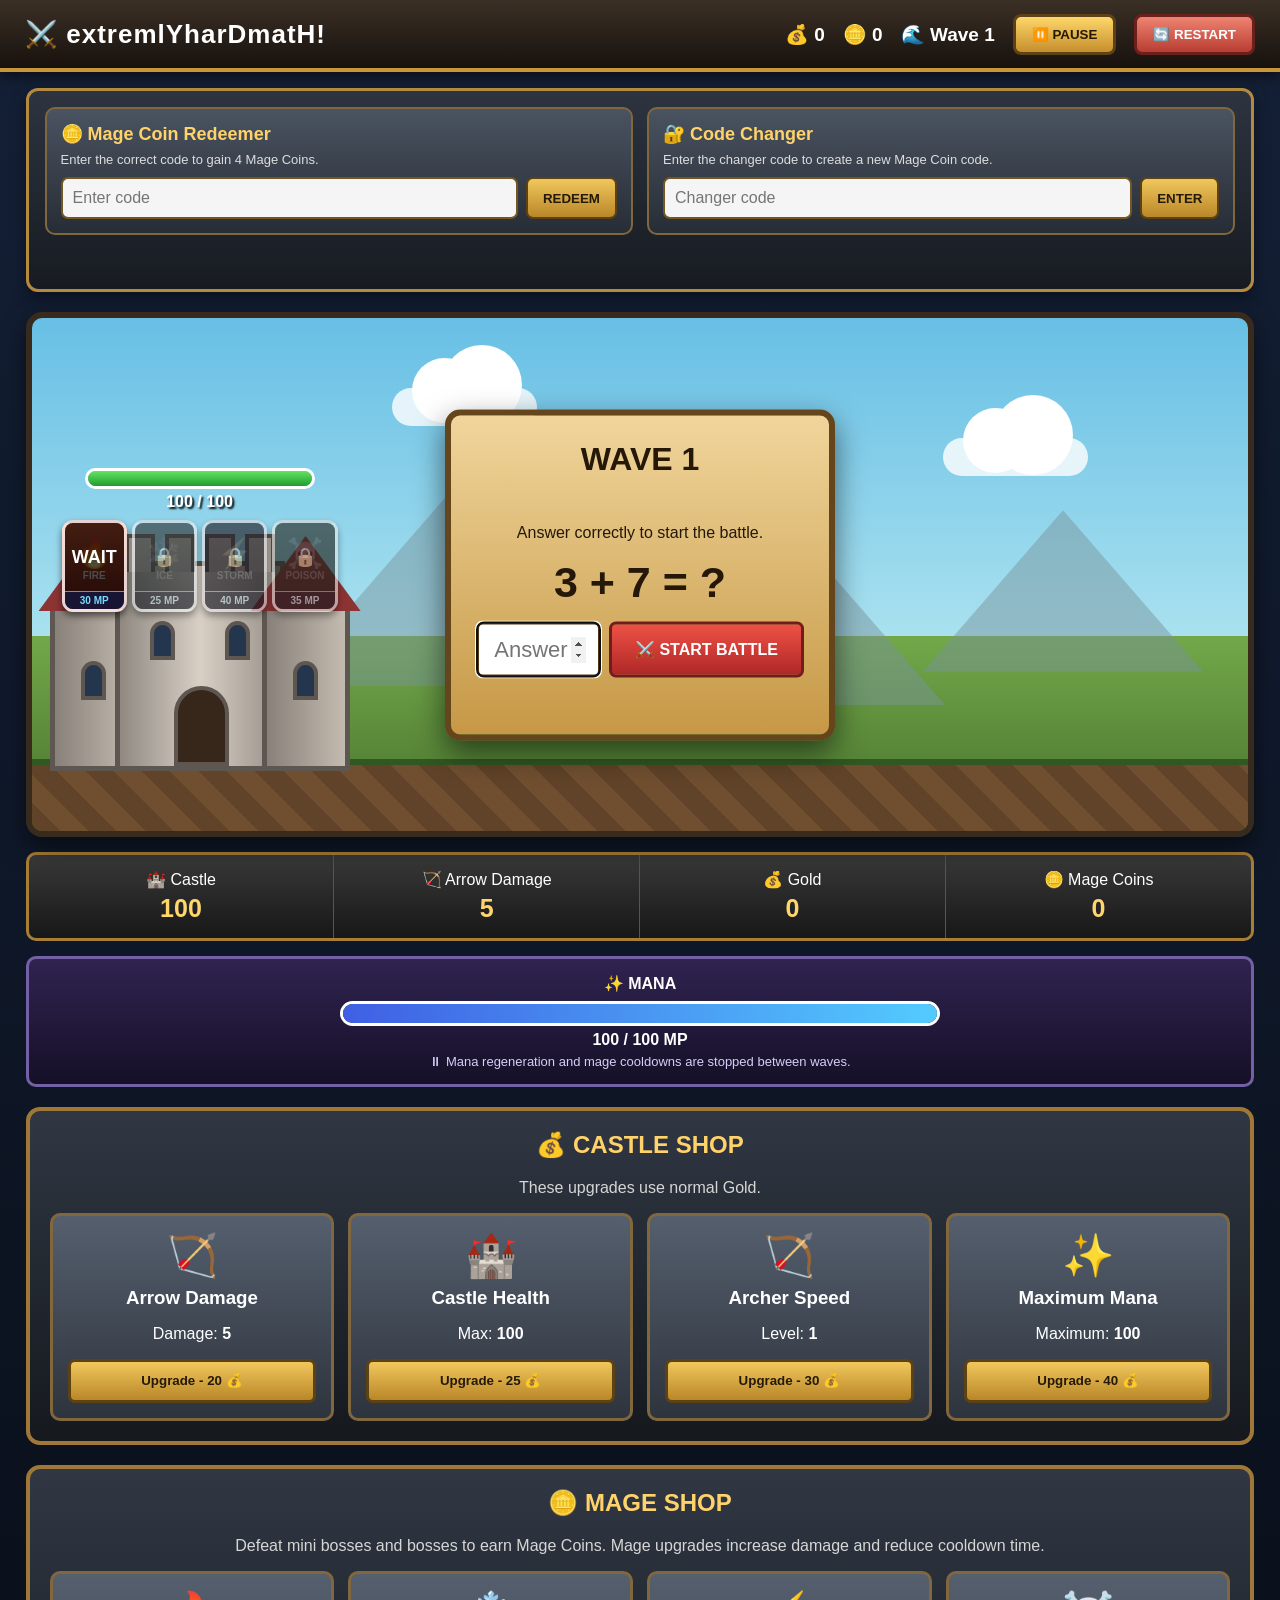
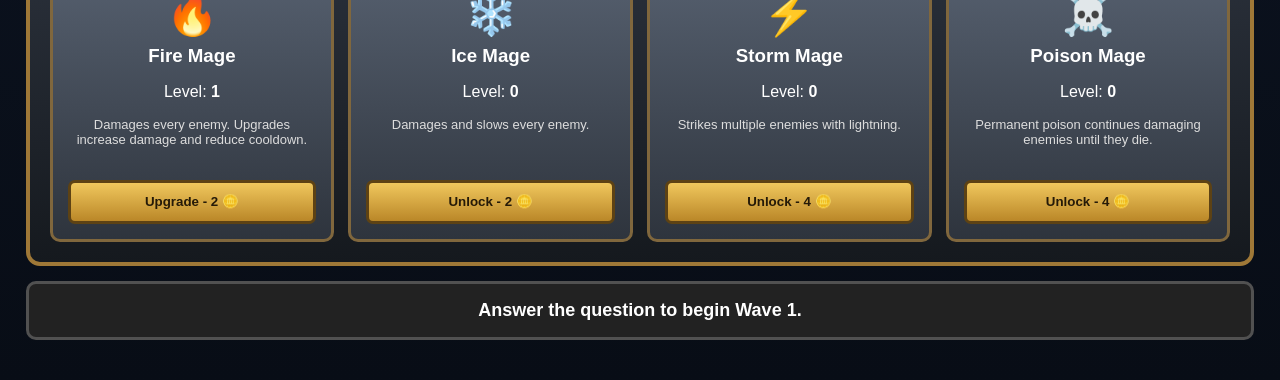
==== commit dd5a8690: "Add files via upload" ====
--- a/index.html
+++ b/index.html
@@ -11,12 +11,21 @@
         content="width=device-width, initial-scale=1.0"
     >
 
-    <title>extremlYharDmatH!</title>
+
+    <title>
+        extremlYharDmatH!
+    </title>
 
 
     <meta
         name="description"
-        content="extremlYharDmatH! castle defence maths game."
+        content="extremlYharDmatH! is a castle defence maths game with waves, bosses, mini bosses, mages and upgrades."
+    >
+
+
+    <meta
+        name="keywords"
+        content="extremlYharDmatH, math game, maths game, castle defence, browser game"
     >
 
 
@@ -31,15 +40,17 @@
 <body>
 
 
-    <!-- ============================= -->
+    <!-- ===================================== -->
     <!-- TOP BAR -->
-    <!-- ============================= -->
+    <!-- ===================================== -->
 
     <header id="topBar">
 
 
         <h1 id="gameTitle">
+
             ⚔️ extremlYharDmatH!
+
         </h1>
 
 
@@ -47,26 +58,35 @@
 
 
             <span>
+
                 💰
+
                 <span id="gold">
                     0
                 </span>
+
             </span>
 
 
             <span>
+
                 🪙
+
                 <span id="mageCoins">
                     0
                 </span>
+
             </span>
 
 
             <span>
+
                 🌊 Wave
+
                 <span id="wave">
                     1
                 </span>
+
             </span>
 
 
@@ -74,7 +94,9 @@
                 id="pauseButton"
                 type="button"
             >
+
                 ⏸️ PAUSE
+
             </button>
 
 
@@ -82,7 +104,9 @@
                 id="resetGameButton"
                 type="button"
             >
+
                 🔄 RESTART
+
             </button>
 
 
@@ -92,72 +116,137 @@
     </header>
 
 
-    <!-- ============================= -->
-    <!-- SECRET CODE PANEL -->
-    <!-- ============================= -->
+    <!-- ===================================== -->
+    <!-- MAGE COIN CODE SYSTEM -->
+    <!-- ===================================== -->
 
     <section id="codePanel">
 
 
-        <h3>
-            🪙 Enter Code to Gain 4 Mage Coins
-        </h3>
-
-
-        <input
-            id="mageCodeInput"
-            type="password"
-            placeholder="Enter Mage Coin code"
-            autocomplete="off"
-        >
-
-
-        <button
-            id="redeemMageCodeButton"
-            type="button"
-        >
-            REDEEM
-        </button>
-
-
-        <br><br>
-
-
-        <input
-            id="adminCodeInput"
-            type="password"
-            placeholder="Code settings"
-            autocomplete="off"
-        >
-
-
-        <button
-            id="adminCodeButton"
-            type="button"
-        >
-            ENTER
-        </button>
-
-
-        <div
-            id="newCodeArea"
-            style="display:none; margin-top:10px;"
-        >
-
-            <input
-                id="newMageCodeInput"
-                type="text"
-                placeholder="Enter new Mage Coin code"
-                autocomplete="off"
+        <!-- ================================= -->
+        <!-- REDEEMER -->
+        <!-- ================================= -->
+
+        <div class="codeBox">
+
+
+            <h3>
+                🪙 Mage Coin Redeemer
+            </h3>
+
+
+            <p>
+                Enter the correct code to gain 4 Mage Coins.
+            </p>
+
+
+            <div class="codeControls">
+
+
+                <input
+                    id="mageCodeInput"
+                    type="password"
+                    placeholder="Enter code"
+                    autocomplete="off"
+                >
+
+
+                <button
+                    id="redeemMageCodeButton"
+                    type="button"
+                >
+
+                    REDEEM
+
+                </button>
+
+
+            </div>
+
+
+        </div>
+
+
+        <!-- ================================= -->
+        <!-- CODE CHANGER -->
+        <!-- ================================= -->
+
+        <div class="codeBox">
+
+
+            <h3>
+                🔐 Code Changer
+            </h3>
+
+
+            <p>
+                Enter the changer code to create a new Mage Coin code.
+            </p>
+
+
+            <div class="codeControls">
+
+
+                <input
+                    id="adminCodeInput"
+                    type="password"
+                    placeholder="Changer code"
+                    autocomplete="off"
+                >
+
+
+                <button
+                    id="adminCodeButton"
+                    type="button"
+                >
+
+                    ENTER
+
+                </button>
+
+
+            </div>
+
+
+            <!-- HIDDEN UNTIL 2802 -->
+
+            <div
+                id="newCodeArea"
+                style="display: none;"
             >
 
 
-            <button
-                id="saveNewMageCodeButton"
-                type="button"
-            >
-                SAVE NEW CODE
-            </button>
+                <p>
+                    Enter the new +4 Mage Coin code:
+                </p>
+
+
+                <div class="codeControls">
+
+
+                    <input
+                        id="newMageCodeInput"
+                        type="text"
+                        placeholder="New Mage Coin code"
+                        autocomplete="off"
+                    >
+
+
+                    <button
+                        id="saveNewMageCodeButton"
+                        type="button"
+                    >
+
+                        SAVE NEW CODE
+
+                    </button>
+
+
+                </div>
+
+
+            </div>
+
 
         </div>
 
@@ -168,12 +257,16 @@
     </section>
 
 
+    <!-- ===================================== -->
+    <!-- GAME -->
+    <!-- ===================================== -->
+
     <main id="game">
 
 
-        <!-- ============================= -->
+        <!-- ================================= -->
         <!-- BATTLEFIELD -->
-        <!-- ============================= -->
+        <!-- ================================= -->
 
         <section id="battlefield">
 
@@ -192,12 +285,14 @@
             <div class="cloud cloud2"></div>
 
 
-            <!-- ============================= -->
-            <!-- CASTLE -->
-            <!-- ============================= -->
+            <!-- ================================= -->
+            <!-- CASTLE AREA -->
+            <!-- ================================= -->
 
             <div id="castleArea">
 
+
+                <!-- HEALTH -->
 
                 <div id="castleHealthBar">
 
@@ -211,9 +306,9 @@
                 </div>
 
 
-                <!-- ============================= -->
+                <!-- ================================= -->
                 <!-- MAGES -->
-                <!-- ============================= -->
+                <!-- ================================= -->
 
                 <div id="mageRow">
 
@@ -226,23 +321,28 @@
                         type="button"
                     >
 
+
                         <div class="mageIcon">
                             🔥
                         </div>
 
+
                         <div class="mageName">
                             FIRE
                         </div>
 
+
                         <div class="mpTag">
                             30 MP
                         </div>
+
 
                         <div
                             class="cooldownOverlay"
                             id="fireCooldownText"
                         ></div>
 
+
                     </button>
 
 
@@ -254,24 +354,31 @@
                         type="button"
                     >
 
+
                         <div class="mageIcon">
                             ❄️
                         </div>
 
+
                         <div class="mageName">
                             ICE
                         </div>
 
+
                         <div class="mpTag">
                             25 MP
                         </div>
+
 
                         <div
                             class="cooldownOverlay"
                             id="iceCooldownText"
                         >
+
                             🔒
-                        </div>
+
+                        </div>
+
 
                     </button>
 
@@ -284,24 +391,31 @@
                         type="button"
                     >
 
+
                         <div class="mageIcon">
                             ⚡
                         </div>
 
+
                         <div class="mageName">
                             STORM
                         </div>
 
+
                         <div class="mpTag">
                             40 MP
                         </div>
+
 
                         <div
                             class="cooldownOverlay"
                             id="stormCooldownText"
                         >
+
                             🔒
-                        </div>
+
+                        </div>
+
 
                     </button>
 
@@ -314,24 +428,31 @@
                         type="button"
                     >
 
+
                         <div class="mageIcon">
                             ☠️
                         </div>
 
+
                         <div class="mageName">
                             POISON
                         </div>
 
+
                         <div class="mpTag">
                             35 MP
                         </div>
+
 
                         <div
                             class="cooldownOverlay"
                             id="poisonCooldownText"
                         >
+
                             🔒
-                        </div>
+
+                        </div>
+
 
                     </button>
 
@@ -339,48 +460,56 @@
                     <!-- ULTIMATE -->
 
                     <button
-                        class="mage"
+                        class="mage ultimateMage"
                         id="ultimateMage"
                         type="button"
-                        style="display:none;"
-                    >
+                        style="display: none;"
+                    >
+
 
                         <div class="mageIcon">
                             🌟
                         </div>
 
+
                         <div class="mageName">
                             ULTIMATE
                         </div>
 
+
                         <div class="mpTag">
-                            DESTROY WAVE
-                        </div>
+                            DESTROY
+                        </div>
+
 
                         <div
                             class="cooldownOverlay"
                             id="ultimateCooldownText"
                         ></div>
 
-                    </button>
-
-
-                </div>
-
-
-                <!-- ============================= -->
-                <!-- CASTLE DRAWING -->
-                <!-- ============================= -->
+
+                    </button>
+
+
+                </div>
+
+
+                <!-- ================================= -->
+                <!-- CASTLE -->
+                <!-- ================================= -->
 
                 <div id="castle">
 
 
                     <div class="sideTower leftTower">
 
+
                         <div class="roof"></div>
 
+
                         <div class="castleWindow"></div>
 
+
                     </div>
 
 
@@ -390,8 +519,11 @@
                         <div class="battlements">
 
                             <div></div>
+
                             <div></div>
+
                             <div></div>
+
                             <div></div>
 
                         </div>
@@ -399,8 +531,10 @@
 
                         <div class="castleWindow windowLeft"></div>
 
+
                         <div class="castleWindow windowRight"></div>
 
+
                         <div class="castleDoor"></div>
 
 
@@ -409,10 +543,13 @@
 
                     <div class="sideTower rightTower">
 
+
                         <div class="roof"></div>
 
+
                         <div class="castleWindow"></div>
 
+
                     </div>
 
 
@@ -439,9 +576,9 @@
             <div id="ground"></div>
 
 
-            <!-- ============================= -->
-            <!-- QUESTION -->
-            <!-- ============================= -->
+            <!-- ================================= -->
+            <!-- QUESTION PANEL -->
+            <!-- ================================= -->
 
             <div id="waveStartPanel">
 
@@ -483,7 +620,9 @@
                         id="startWaveButton"
                         type="button"
                     >
+
                         ⚔️ START BATTLE
+
                     </button>
 
 
@@ -499,61 +638,71 @@
         </section>
 
 
-        <!-- ============================= -->
+        <!-- ================================= -->
         <!-- BATTLE STATS -->
-        <!-- ============================= -->
+        <!-- ================================= -->
 
         <section id="battleStats">
 
 
             <div>
+
                 🏰 Castle
 
                 <strong id="castleStat">
                     100
                 </strong>
+
             </div>
 
 
             <div>
+
                 🏹 Arrow Damage
 
                 <strong id="arrowDamageStat">
                     5
                 </strong>
+
             </div>
 
 
             <div>
+
                 💰 Gold
 
                 <strong id="goldStat">
                     0
                 </strong>
+
             </div>
 
 
             <div>
+
                 🪙 Mage Coins
 
                 <strong id="mageCoinStat">
                     0
                 </strong>
+
             </div>
 
 
         </section>
 
 
-        <!-- ============================= -->
+        <!-- ================================= -->
         <!-- MANA -->
-        <!-- ============================= -->
+        <!-- ================================= -->
 
         <section id="manaPanel">
 
 
             <div id="manaTitle">
+
                 ✨ MANA
+
             </div>
 
 
@@ -565,21 +714,25 @@
 
 
             <div id="manaText">
+
                 100 / 100 MP
+
             </div>
 
 
             <div id="manaStatus">
+
                 Mana regeneration is paused until the battle starts.
+
             </div>
 
 
         </section>
 
 
-        <!-- ============================= -->
+        <!-- ================================= -->
         <!-- CASTLE SHOP -->
-        <!-- ============================= -->
+        <!-- ================================= -->
 
         <section class="shop">
 
@@ -590,7 +743,9 @@
 
 
             <p class="shopDescription">
+
                 These upgrades use normal Gold.
+
             </p>
 
 
@@ -613,11 +768,13 @@
 
 
                     <p>
+
                         Damage:
 
                         <strong id="arrowDamageValue">
                             5
                         </strong>
+
                     </p>
 
 
@@ -656,11 +813,13 @@
 
 
                     <p>
+
                         Max:
 
                         <strong id="castleHealthValue">
                             100
                         </strong>
+
                     </p>
 
 
@@ -699,11 +858,13 @@
 
 
                     <p>
+
                         Level:
 
                         <strong id="archerLevelValue">
                             1
                         </strong>
+
                     </p>
 
 
@@ -742,11 +903,13 @@
 
 
                     <p>
+
                         Maximum:
 
                         <strong id="maxManaValue">
                             100
                         </strong>
+
                     </p>
 
 
@@ -775,9 +938,9 @@
         </section>
 
 
-        <!-- ============================= -->
+        <!-- ================================= -->
         <!-- MAGE SHOP -->
-        <!-- ============================= -->
+        <!-- ================================= -->
 
         <section
             class="shop"
@@ -791,8 +954,10 @@
 
 
             <p class="shopDescription">
-                Mini bosses and bosses award Mage Coins.
+
+                Defeat mini bosses and bosses to earn Mage Coins.
                 Mage upgrades increase damage and reduce cooldown time.
+
             </p>
 
 
@@ -815,17 +980,21 @@
 
 
                     <p>
+
                         Level:
 
                         <strong id="fireLevelText">
                             1
                         </strong>
+
                     </p>
 
 
                     <p class="abilityText">
+
                         Damages every enemy.
                         Upgrades increase damage and reduce cooldown.
+
                     </p>
 
 
@@ -864,17 +1033,20 @@
 
 
                     <p>
+
                         Level:
 
                         <strong id="iceLevelText">
                             0
                         </strong>
+
                     </p>
 
 
                     <p class="abilityText">
-                        Damages and slows enemies.
-                        Upgrades increase damage and reduce cooldown.
+
+                        Damages and slows every enemy.
+
                     </p>
 
 
@@ -882,7 +1054,9 @@
                         id="iceUpgrade"
                         type="button"
                     >
+
                         Unlock - 2 🪙
+
                     </button>
 
 
@@ -905,17 +1079,20 @@
 
 
                     <p>
+
                         Level:
 
                         <strong id="stormLevelText">
                             0
                         </strong>
+
                     </p>
 
 
                     <p class="abilityText">
-                        Strikes multiple enemies.
-                        Upgrades increase damage and reduce cooldown.
+
+                        Strikes multiple enemies with lightning.
+
                     </p>
 
 
@@ -923,7 +1100,9 @@
                         id="stormUpgrade"
                         type="button"
                     >
+
                         Unlock - 4 🪙
+
                     </button>
 
 
@@ -946,16 +1125,21 @@
 
 
                     <p>
+
                         Level:
 
                         <strong id="poisonLevelText">
                             0
                         </strong>
+
                     </p>
 
 
                     <p class="abilityText">
-                        Permanent poison that damages enemies until they die.
+
+                        Permanent poison continues damaging enemies
+                        until they die.
+
                     </p>
 
 
@@ -963,21 +1147,23 @@
                         id="poisonUpgrade"
                         type="button"
                     >
+
                         Unlock - 4 🪙
-                    </button>
-
-
-                </div>
-
-
-                <!-- ============================= -->
+
+                    </button>
+
+
+                </div>
+
+
+                <!-- ================================= -->
                 <!-- SECRET ULTIMATE MAGE -->
-                <!-- ============================= -->
+                <!-- ================================= -->
 
                 <div
-                    class="upgradeCard mageShopCard"
+                    class="upgradeCard mageShopCard ultimateShop"
                     id="ultimateCard"
-                    style="display:none;"
+                    style="display: none;"
                 >
 
 
@@ -992,15 +1178,21 @@
 
 
                     <p id="ultimateStatusText">
+
                         Cost: 10 Mage Coins
+
                     </p>
 
 
                     <p class="abilityText">
-                        Instantly destroys one entire wave.
+
+                        Destroys an entire wave instantly.
+
                         Then doubles Archer Damage and Archer Speed
                         for the next 3 waves.
+
                         Cooldown: 3 minutes.
+
                     </p>
 
 
@@ -1008,7 +1200,9 @@
                         id="ultimateUnlock"
                         type="button"
                     >
+
                         Unlock - 10 🪙
+
                     </button>
 
 
@@ -1021,7 +1215,9 @@
         </section>
 
 
+        <!-- ================================= -->
         <!-- MESSAGE -->
+        <!-- ================================= -->
 
         <section id="message">
 
@@ -1034,15 +1230,17 @@
         </section>
 
 
-        <!-- ============================= -->
+        <!-- ================================= -->
         <!-- GAME OVER -->
-        <!-- ============================= -->
+        <!-- ================================= -->
 
         <section id="gameOver">
 
 
             <h1>
+
                 💀 CASTLE DESTROYED
+
             </h1>
 
 
@@ -1061,7 +1259,9 @@
                 id="restartButton"
                 type="button"
             >
+
                 🔄 PLAY AGAIN
+
             </button>
 
 
--- a/style.css
+++ b/style.css
@@ -1,9 +1,20 @@
+/* ===================================== */
+/* EVERYTHING */
+/* ===================================== */
+
 * {
-    box-sizing: border-box;
-}
+    box-sizing:
+        border-box;
+}
+
+
+/* ===================================== */
+/* BODY */
+/* ===================================== */
 
 body {
-    margin: 0;
+    margin:
+        0;
 
     font-family:
         Arial,
@@ -16,7 +27,8 @@
             #080d16
         );
 
-    color: white;
+    color:
+        white;
 }
 
 
@@ -25,16 +37,20 @@
 /* ===================================== */
 
 #topBar {
-    min-height: 72px;
+    min-height:
+        72px;
 
     padding:
         0 25px;
 
-    display: flex;
-
-    align-items: center;
-
-    justify-content: space-between;
+    display:
+        flex;
+
+    align-items:
+        center;
+
+    justify-content:
+        space-between;
 
     background:
         linear-gradient(
@@ -47,40 +63,62 @@
 
     box-shadow:
         0 5px 12px
-        rgba(0, 0, 0, 0.5);
-}
+        rgba(
+            0,
+            0,
+            0,
+            0.5
+        );
+}
+
 
 #gameTitle {
-    font-size: 26px;
-
-    font-weight: 900;
-
-    letter-spacing: 1px;
-}
+    margin:
+        0;
+
+    font-size:
+        26px;
+
+    font-weight:
+        900;
+
+    letter-spacing:
+        1px;
+}
+
 
 #topStats {
-    display: flex;
-
-    align-items: center;
-
-    gap: 22px;
-
-    font-size: 19px;
-
-    font-weight: bold;
-}
-
-
-/* PAUSE */
-
-#pauseButton {
+    display:
+        flex;
+
+    align-items:
+        center;
+
+    gap:
+        18px;
+
+    font-size:
+        19px;
+
+    font-weight:
+        bold;
+}
+
+
+/* ===================================== */
+/* PAUSE + RESTART */
+/* ===================================== */
+
+#pauseButton,
+#resetGameButton {
     padding:
         10px 16px;
 
     border:
         3px solid #5d4218;
 
-    border-radius: 8px;
+    border-radius:
+        8px;
 
     background:
         linear-gradient(
@@ -88,26 +126,261 @@
             #c58f2d
         );
 
-    color: #241805;
-
-    font-weight: 900;
-
-    cursor: pointer;
-}
-
-
-/* ===================================== */
-/* GAME */
-/* ===================================== */
-
-#game {
+    color:
+        #241805;
+
+    font-weight:
+        900;
+
+    cursor:
+        pointer;
+}
+
+
+#resetGameButton {
+    background:
+        linear-gradient(
+            #ef8372,
+            #b83d32
+        );
+
+    color:
+        white;
+
+    border-color:
+        #6b201b;
+}
+
+
+#pauseButton:hover,
+#resetGameButton:hover {
+    filter:
+        brightness(
+            1.12
+        );
+}
+
+
+/* ===================================== */
+/* MAGE COIN CODE PANEL */
+/* ===================================== */
+
+#codePanel {
     width:
         min(
             1300px,
             96%
         );
 
-    margin: auto;
+    margin:
+        16px auto 0;
+
+    padding:
+        16px;
+
+    display:
+        grid;
+
+    grid-template-columns:
+        repeat(
+            2,
+            1fr
+        );
+
+    gap:
+        14px;
+
+    background:
+        linear-gradient(
+            #2d3440,
+            #171b21
+        );
+
+    border:
+        3px solid #b48a3e;
+
+    border-radius:
+        12px;
+
+    box-shadow:
+        0 6px 15px
+        rgba(
+            0,
+            0,
+            0,
+            0.4
+        );
+}
+
+
+.codeBox {
+    padding:
+        14px;
+
+    background:
+        linear-gradient(
+            #4a5361,
+            #272d35
+        );
+
+    border:
+        2px solid #80673d;
+
+    border-radius:
+        10px;
+}
+
+
+.codeBox h3 {
+    margin:
+        0 0 7px;
+
+    color:
+        #ffd36a;
+
+    font-size:
+        18px;
+}
+
+
+.codeBox p {
+    margin:
+        6px 0 10px;
+
+    color:
+        #dddddd;
+
+    font-size:
+        13px;
+}
+
+
+.codeControls {
+    display:
+        flex;
+
+    gap:
+        8px;
+}
+
+
+.codeControls input {
+    flex:
+        1;
+
+    min-width:
+        0;
+
+    padding:
+        10px;
+
+    border:
+        2px solid #725723;
+
+    border-radius:
+        7px;
+
+    background:
+        #f5f5f5;
+
+    color:
+        #151515;
+
+    font-size:
+        16px;
+}
+
+
+.codeControls button {
+    padding:
+        10px 15px;
+
+    border:
+        2px solid #5d4214;
+
+    border-radius:
+        7px;
+
+    background:
+        linear-gradient(
+            #f0c75d,
+            #ba8728
+        );
+
+    color:
+        #251a08;
+
+    font-weight:
+        900;
+
+    cursor:
+        pointer;
+}
+
+
+.codeControls button:hover {
+    filter:
+        brightness(
+            1.12
+        );
+}
+
+
+#newCodeArea {
+    margin-top:
+        14px;
+
+    padding-top:
+        12px;
+
+    border-top:
+        1px solid
+        rgba(
+            255,
+            255,
+            255,
+            0.25
+        );
+}
+
+
+#mageCodeMessage {
+    grid-column:
+        1 / -1;
+
+    min-height:
+        24px;
+
+    padding:
+        5px;
+
+    text-align:
+        center;
+
+    color:
+        #ffd76a;
+
+    font-size:
+        15px;
+
+    font-weight:
+        900;
+}
+
+
+/* ===================================== */
+/* GAME */
+/* ===================================== */
+
+#game {
+    width:
+        min(
+            1300px,
+            96%
+        );
+
+    margin:
+        auto;
 
     padding:
         20px 0 40px;
@@ -119,16 +392,20 @@
 /* ===================================== */
 
 #battlefield {
-    position: relative;
-
-    height: 525px;
-
-    overflow: hidden;
+    position:
+        relative;
+
+    height:
+        525px;
+
+    overflow:
+        hidden;
 
     border:
         6px solid #392a1e;
 
-    border-radius: 16px;
+    border-radius:
+        16px;
 
     background:
         linear-gradient(
@@ -140,7 +417,12 @@
 
     box-shadow:
         0 10px 25px
-        rgba(0, 0, 0, 0.5);
+        rgba(
+            0,
+            0,
+            0,
+            0.5
+        );
 }
 
 
@@ -149,18 +431,23 @@
 /* ===================================== */
 
 .mountain {
-    position: absolute;
-
-    bottom: 145px;
-
-    width: 330px;
-
-    height: 190px;
+    position:
+        absolute;
+
+    bottom:
+        145px;
+
+    width:
+        330px;
+
+    height:
+        190px;
 
     background:
         #77939a;
 
-    opacity: 0.48;
+    opacity:
+        0.48;
 
     clip-path:
         polygon(
@@ -170,31 +457,44 @@
         );
 }
 
+
 .mountain1 {
-    left: 250px;
-}
+    left:
+        250px;
+}
+
 
 .mountain2 {
-    left: 550px;
+    left:
+        550px;
 
     transform:
-        scale(1.2);
-}
+        scale(
+            1.2
+        );
+}
+
 
 .mountain3 {
-    right: 20px;
+    right:
+        20px;
 
     transform:
-        scale(0.85);
+        scale(
+            0.85
+        );
 }
 
 
 .cloud {
-    position: absolute;
-
-    width: 145px;
-
-    height: 38px;
+    position:
+        absolute;
+
+    width:
+        145px;
+
+    height:
+        38px;
 
     background:
         rgba(
@@ -208,47 +508,68 @@
         100px;
 }
 
+
 .cloud::before,
 .cloud::after {
-    content: "";
-
-    position: absolute;
-
-    border-radius: 50%;
-
-    background: white;
-}
+    content:
+        "";
+
+    position:
+        absolute;
+
+    border-radius:
+        50%;
+
+    background:
+        white;
+}
+
 
 .cloud::before {
-    width: 65px;
-
-    height: 65px;
-
-    top: -30px;
-
-    left: 20px;
-}
+    width:
+        65px;
+
+    height:
+        65px;
+
+    top:
+        -30px;
+
+    left:
+        20px;
+}
+
 
 .cloud::after {
-    width: 80px;
-
-    height: 80px;
-
-    top: -43px;
-
-    right: 15px;
-}
+    width:
+        80px;
+
+    height:
+        80px;
+
+    top:
+        -43px;
+
+    right:
+        15px;
+}
+
 
 .cloud1 {
-    top: 70px;
-
-    left: 360px;
-}
+    top:
+        70px;
+
+    left:
+        360px;
+}
+
 
 .cloud2 {
-    top: 120px;
-
-    right: 160px;
+    top:
+        120px;
+
+    right:
+        160px;
 }
 
 
@@ -257,15 +578,20 @@
 /* ===================================== */
 
 #ground {
-    position: absolute;
-
-    bottom: 0;
-
-    left: 0;
-
-    width: 100%;
-
-    height: 72px;
+    position:
+        absolute;
+
+    bottom:
+        0;
+
+    left:
+        0;
+
+    width:
+        100%;
+
+    height:
+        72px;
 
     background:
         repeating-linear-gradient(
@@ -286,29 +612,39 @@
 /* ===================================== */
 
 #castleArea {
-    position: absolute;
-
-    left: 18px;
-
-    bottom: 60px;
-
-    width: 300px;
-
-    z-index: 15;
-}
-
-
+    position:
+        absolute;
+
+    left:
+        18px;
+
+    bottom:
+        60px;
+
+    width:
+        300px;
+
+    z-index:
+        15;
+}
+
+
+/* ===================================== */
 /* CASTLE HEALTH */
+/* ===================================== */
 
 #castleHealthBar {
-    width: 230px;
-
-    height: 21px;
+    width:
+        230px;
+
+    height:
+        21px;
 
     margin:
         0 auto;
 
-    background: #4c1616;
+    background:
+        #4c1616;
 
     border:
         3px solid white;
@@ -316,13 +652,17 @@
     border-radius:
         15px;
 
-    overflow: hidden;
-}
+    overflow:
+        hidden;
+}
+
 
 #castleHealthFill {
-    width: 100%;
-
-    height: 100%;
+    width:
+        100%;
+
+    height:
+        100%;
 
     background:
         linear-gradient(
@@ -331,12 +671,16 @@
         );
 }
 
+
 #castleHealthText {
-    text-align: center;
-
-    margin-top: 4px;
-
-    font-weight: bold;
+    text-align:
+        center;
+
+    margin-top:
+        4px;
+
+    font-weight:
+        bold;
 
     text-shadow:
         2px 2px 2px black;
@@ -348,24 +692,32 @@
 /* ===================================== */
 
 #castle {
-    position: relative;
-
-    height: 255px;
-
-    margin-top: 5px;
+    position:
+        relative;
+
+    height:
+        255px;
+
+    margin-top:
+        5px;
 }
 
 
 .mainTower {
-    position: absolute;
-
-    width: 170px;
-
-    height: 210px;
-
-    left: 65px;
-
-    bottom: 0;
+    position:
+        absolute;
+
+    width:
+        170px;
+
+    height:
+        210px;
+
+    left:
+        65px;
+
+    bottom:
+        0;
 
     background:
         linear-gradient(
@@ -381,13 +733,17 @@
 
 
 .sideTower {
-    position: absolute;
-
-    width: 88px;
-
-    height: 170px;
-
-    bottom: 0;
+    position:
+        absolute;
+
+    width:
+        88px;
+
+    height:
+        170px;
+
+    bottom:
+        0;
 
     background:
         linear-gradient(
@@ -402,27 +758,35 @@
 
 
 .leftTower {
-    left: 0;
+    left:
+        0;
 }
 
 
 .rightTower {
-    right: 0;
+    right:
+        0;
 }
 
 
 .roof {
-    position: absolute;
-
-    width: 110px;
-
-    height: 75px;
-
-    left: -16px;
-
-    top: -70px;
-
-    background: #8c3434;
+    position:
+        absolute;
+
+    width:
+        110px;
+
+    height:
+        75px;
+
+    left:
+        -16px;
+
+    top:
+        -70px;
+
+    background:
+        #8c3434;
 
     clip-path:
         polygon(
@@ -434,22 +798,29 @@
 
 
 .battlements {
-    position: absolute;
-
-    top: -32px;
-
-    width: 100%;
-
-    display: flex;
+    position:
+        absolute;
+
+    top:
+        -32px;
+
+    width:
+        100%;
+
+    display:
+        flex;
 
     justify-content:
         space-around;
 }
 
+
 .battlements div {
-    width: 30px;
-
-    height: 38px;
+    width:
+        30px;
+
+    height:
+        38px;
 
     background:
         #b7afa6;
@@ -457,16 +828,20 @@
     border:
         4px solid #5e5751;
 
-    border-bottom: none;
+    border-bottom:
+        none;
 }
 
 
 .castleWindow {
-    width: 25px;
-
-    height: 39px;
-
-    background: #24354e;
+    width:
+        25px;
+
+    height:
+        39px;
+
+    background:
+        #24354e;
 
     border:
         4px solid #5e5751;
@@ -477,43 +852,56 @@
 
 
 .sideTower .castleWindow {
-    position: absolute;
-
-    top: 55px;
-
-    left: 26px;
+    position:
+        absolute;
+
+    top:
+        55px;
+
+    left:
+        26px;
 }
 
 
 .mainTower .castleWindow {
-    position: absolute;
-
-    top: 55px;
+    position:
+        absolute;
+
+    top:
+        55px;
 }
 
 
 .windowLeft {
-    left: 30px;
+    left:
+        30px;
 }
 
 
 .windowRight {
-    right: 30px;
+    right:
+        30px;
 }
 
 
 .castleDoor {
-    position: absolute;
-
-    left: 54px;
-
-    bottom: 0;
-
-    width: 55px;
-
-    height: 80px;
-
-    background: #37261a;
+    position:
+        absolute;
+
+    left:
+        54px;
+
+    bottom:
+        0;
+
+    width:
+        55px;
+
+    height:
+        80px;
+
+    background:
+        #37261a;
 
     border:
         4px solid #5e5751;
@@ -528,36 +916,47 @@
 /* ===================================== */
 
 #mageRow {
-    position: absolute;
-
-    z-index: 50;
-
-    top: 52px;
-
-    left: 12px;
-
-    width: 276px;
-
-    display: flex;
+    position:
+        absolute;
+
+    z-index:
+        50;
+
+    top:
+        52px;
+
+    left:
+        12px;
+
+    width:
+        276px;
+
+    display:
+        flex;
 
     justify-content:
         space-between;
 
-    gap: 5px;
+    gap:
+        5px;
 }
 
 
 .mage {
-    position: relative;
-
-    width: 66px;
-
-    min-height: 92px;
+    position:
+        relative;
+
+    width:
+        66px;
+
+    min-height:
+        92px;
 
     padding:
         4px 3px 19px;
 
-    color: white;
+    color:
+        white;
 
     border:
         3px solid
@@ -568,15 +967,23 @@
             0.8
         );
 
-    border-radius: 11px;
-
-    cursor: pointer;
-
-    overflow: hidden;
+    border-radius:
+        11px;
+
+    cursor:
+        pointer;
+
+    overflow:
+        hidden;
 
     box-shadow:
         0 4px 7px
-        rgba(0, 0, 0, 0.55);
+        rgba(
+            0,
+            0,
+            0,
+            0.55
+        );
 }
 
 
@@ -616,26 +1023,45 @@
 }
 
 
+.ultimateMage {
+    background:
+        linear-gradient(
+            #fff36a,
+            #a05bc9
+        );
+
+    color:
+        #25153a;
+}
+
+
 .mageIcon {
-    font-size: 29px;
+    font-size:
+        29px;
 }
 
 
 .mageName {
-    font-size: 10px;
-
-    font-weight: 900;
+    font-size:
+        10px;
+
+    font-weight:
+        900;
 }
 
 
 .mpTag {
-    position: absolute;
-
-    bottom: 0;
-
-    left: 0;
-
-    width: 100%;
+    position:
+        absolute;
+
+    bottom:
+        0;
+
+    left:
+        0;
+
+    width:
+        100%;
 
     padding:
         3px 1px;
@@ -648,11 +1074,14 @@
             0.92
         );
 
-    color: #78d8ff;
-
-    font-size: 10px;
-
-    font-weight: 900;
+    color:
+        #78d8ff;
+
+    font-size:
+        10px;
+
+    font-weight:
+        900;
 
     border-top:
         1px solid
@@ -666,21 +1095,31 @@
 
 
 .cooldownOverlay {
-    position: absolute;
-
-    left: 0;
-
-    top: 0;
-
-    width: 100%;
-
-    height: calc(100% - 18px);
-
-    display: flex;
-
-    align-items: center;
-
-    justify-content: center;
+    position:
+        absolute;
+
+    left:
+        0;
+
+    top:
+        0;
+
+    width:
+        100%;
+
+    height:
+        calc(
+            100% - 18px
+        );
+
+    display:
+        flex;
+
+    align-items:
+        center;
+
+    justify-content:
+        center;
 
     background:
         rgba(
@@ -690,24 +1129,31 @@
             0.70
         );
 
-    font-size: 18px;
-
-    font-weight: 900;
-
-    pointer-events: none;
+    font-size:
+        18px;
+
+    font-weight:
+        900;
+
+    pointer-events:
+        none;
 }
 
 
 .cooldownOverlay:empty {
-    display: none;
+    display:
+        none;
 }
 
 
 .lockedMage {
     filter:
-        grayscale(0.75);
-
-    opacity: 0.65;
+        grayscale(
+            0.75
+        );
+
+    opacity:
+        0.65;
 }
 
 
@@ -716,27 +1162,35 @@
 /* ===================================== */
 
 .enemy {
-    position: absolute;
-
-    bottom: 73px;
-
-    width: 95px;
-
-    z-index: 10;
-
-    text-align: center;
+    position:
+        absolute;
+
+    bottom:
+        73px;
+
+    width:
+        95px;
+
+    z-index:
+        10;
+
+    text-align:
+        center;
 }
 
 
 .enemyHealthBar {
-    width: 80px;
-
-    height: 12px;
+    width:
+        80px;
+
+    height:
+        12px;
 
     margin:
         0 auto;
 
-    background: #541414;
+    background:
+        #541414;
 
     border:
         2px solid white;
@@ -744,14 +1198,17 @@
     border-radius:
         10px;
 
-    overflow: hidden;
+    overflow:
+        hidden;
 }
 
 
 .enemyHealthFill {
-    width: 100%;
-
-    height: 100%;
+    width:
+        100%;
+
+    height:
+        100%;
 
     background:
         linear-gradient(
@@ -762,11 +1219,14 @@
 
 
 .enemyHealthText {
-    margin-top: 2px;
-
-    font-size: 12px;
-
-    font-weight: bold;
+    margin-top:
+        2px;
+
+    font-size:
+        12px;
+
+    font-weight:
+        bold;
 
     text-shadow:
         1px 1px black;
@@ -774,11 +1234,14 @@
 
 
 .enemyBody {
-    position: relative;
-
-    width: 68px;
-
-    height: 76px;
+    position:
+        relative;
+
+    width:
+        68px;
+
+    height:
+        76px;
 
     margin:
         6px auto 0;
@@ -834,58 +1297,77 @@
 
 
 .enemyEye {
-    position: absolute;
-
-    top: 25px;
-
-    width: 13px;
-
-    height: 14px;
-
-    border-radius: 50%;
-
-    background: white;
+    position:
+        absolute;
+
+    top:
+        25px;
+
+    width:
+        13px;
+
+    height:
+        14px;
+
+    border-radius:
+        50%;
+
+    background:
+        white;
 }
 
 
 .enemyEye.left {
-    left: 13px;
+    left:
+        13px;
 }
 
 
 .enemyEye.right {
-    right: 13px;
+    right:
+        13px;
 }
 
 
 .enemyEye::after {
-    content: "";
-
-    display: block;
-
-    width: 5px;
-
-    height: 5px;
+    content:
+        "";
+
+    display:
+        block;
+
+    width:
+        5px;
+
+    height:
+        5px;
 
     margin:
         5px auto;
 
-    border-radius: 50%;
-
-    background: black;
+    border-radius:
+        50%;
+
+    background:
+        black;
 }
 
 
 .enemyMouth {
-    position: absolute;
-
-    width: 27px;
-
-    height: 10px;
-
-    left: 17px;
-
-    bottom: 12px;
+    position:
+        absolute;
+
+    width:
+        27px;
+
+    height:
+        10px;
+
+    left:
+        17px;
+
+    bottom:
+        12px;
 
     border-bottom:
         5px solid white;
@@ -896,15 +1378,20 @@
 
 
 .horn {
-    position: absolute;
-
-    width: 20px;
-
-    height: 25px;
-
-    top: -18px;
-
-    background: #dfc46e;
+    position:
+        absolute;
+
+    width:
+        20px;
+
+    height:
+        25px;
+
+    top:
+        -18px;
+
+    background:
+        #dfc46e;
 
     clip-path:
         polygon(
@@ -916,35 +1403,43 @@
 
 
 .horn.left {
-    left: 0;
+    left:
+        0;
 
     transform:
-        rotate(-25deg);
+        rotate(
+            -25deg
+        );
 }
 
 
 .horn.right {
-    right: 0;
+    right:
+        0;
 
     transform:
-        rotate(25deg);
-}
-
-
-/* ===================================== */
-/* BOSS */
+        rotate(
+            25deg
+        );
+}
+
+
+/* ===================================== */
+/* BOSSES */
 /* ===================================== */
 
 .enemy.bossEnemy {
-    width: 145px;
-}
-
-
-.enemy.bossEnemy
-.enemyHealthBar {
-    width: 125px;
-
-    height: 16px;
+    width:
+        145px;
+}
+
+
+.enemy.bossEnemy .enemyHealthBar {
+    width:
+        125px;
+
+    height:
+        16px;
 
     border:
         3px solid #ffe684;
@@ -952,11 +1447,14 @@
 
 
 .bossBody {
-    width: 115px;
-
-    height: 130px;
-
-    border-width: 6px;
+    width:
+        115px;
+
+    height:
+        130px;
+
+    border-width:
+        6px;
 
     background:
         linear-gradient(
@@ -975,54 +1473,63 @@
 }
 
 
-.bossBody
-.enemyEye {
-    top: 43px;
-
-    width: 18px;
-
-    height: 19px;
-}
-
-
-.bossBody
-.enemyEye.left {
-    left: 23px;
-}
-
-
-.bossBody
-.enemyEye.right {
-    right: 23px;
-}
-
-
-.bossBody
-.enemyMouth {
-    width: 45px;
-
-    left: 29px;
-
-    bottom: 19px;
-}
-
-
-.bossBody
-.horn {
-    width: 30px;
-
-    height: 40px;
-
-    top: -31px;
+.bossBody .enemyEye {
+    top:
+        43px;
+
+    width:
+        18px;
+
+    height:
+        19px;
+}
+
+
+.bossBody .enemyEye.left {
+    left:
+        23px;
+}
+
+
+.bossBody .enemyEye.right {
+    right:
+        23px;
+}
+
+
+.bossBody .enemyMouth {
+    width:
+        45px;
+
+    left:
+        29px;
+
+    bottom:
+        19px;
+}
+
+
+.bossBody .horn {
+    width:
+        30px;
+
+    height:
+        40px;
+
+    top:
+        -31px;
 }
 
 
 .bossLabel {
-    color: #ffe578;
-
-    font-size: 13px;
-
-    font-weight: 900;
+    color:
+        #ffe578;
+
+    font-size:
+        13px;
+
+    font-weight:
+        900;
 
     text-shadow:
         2px 2px black;
@@ -1034,24 +1541,32 @@
 /* ===================================== */
 
 .arrow {
-    position: absolute;
-
-    z-index: 40;
-
-    font-size: 28px;
-
-    pointer-events: none;
+    position:
+        absolute;
+
+    z-index:
+        40;
+
+    font-size:
+        28px;
+
+    pointer-events:
+        none;
 }
 
 
 .spellEffect {
-    position: absolute;
-
-    z-index: 60;
-
-    font-size: 55px;
-
-    pointer-events: none;
+    position:
+        absolute;
+
+    z-index:
+        60;
+
+    font-size:
+        55px;
+
+    pointer-events:
+        none;
 }
 
 
@@ -1060,20 +1575,25 @@
 /* ===================================== */
 
 #waveStartPanel {
-    position: absolute;
-
-    z-index: 100;
-
-    width: 390px;
+    position:
+        absolute;
+
+    z-index:
+        100;
+
+    width:
+        390px;
 
     max-width:
         calc(
             100% - 30px
         );
 
-    left: 50%;
-
-    top: 50%;
+    left:
+        50%;
+
+    top:
+        50%;
 
     transform:
         translate(
@@ -1081,11 +1601,14 @@
             -50%
         );
 
-    padding: 25px;
-
-    text-align: center;
-
-    color: #251809;
+    padding:
+        25px;
+
+    text-align:
+        center;
+
+    color:
+        #251809;
 
     background:
         linear-gradient(
@@ -1096,7 +1619,8 @@
     border:
         6px solid #65451b;
 
-    border-radius: 15px;
+    border-radius:
+        15px;
 
     box-shadow:
         0 12px 30px
@@ -1110,22 +1634,29 @@
 
 
 #waveStartTitle {
-    font-size: 32px;
-
-    font-weight: 900;
+    font-size:
+        32px;
+
+    font-weight:
+        900;
 }
 
 
 #bossWarning {
-    min-height: 25px;
-
-    margin-top: 5px;
-
-    color: #a61d1d;
-
-    font-size: 20px;
-
-    font-weight: 900;
+    min-height:
+        25px;
+
+    margin-top:
+        5px;
+
+    color:
+        #a61d1d;
+
+    font-size:
+        20px;
+
+    font-weight:
+        900;
 }
 
 
@@ -1133,46 +1664,59 @@
     margin:
         15px 0;
 
-    font-size: 43px;
-
-    font-weight: 900;
+    font-size:
+        43px;
+
+    font-weight:
+        900;
 }
 
 
 #questionControls {
-    display: flex;
-
-    gap: 8px;
+    display:
+        flex;
+
+    gap:
+        8px;
 }
 
 
 #answer {
-    width: 125px;
-
-    min-width: 0;
-
-    padding: 12px;
+    width:
+        125px;
+
+    min-width:
+        0;
+
+    padding:
+        12px;
 
     border:
         3px solid #523816;
 
-    border-radius: 7px;
-
-    text-align: center;
-
-    font-size: 22px;
+    border-radius:
+        7px;
+
+    text-align:
+        center;
+
+    font-size:
+        22px;
 }
 
 
 #startWaveButton {
-    flex: 1;
-
-    padding: 12px;
+    flex:
+        1;
+
+    padding:
+        12px;
 
     border:
         3px solid #721d1d;
 
-    border-radius: 7px;
+    border-radius:
+        7px;
 
     background:
         linear-gradient(
@@ -1180,33 +1724,42 @@
             #af2828
         );
 
-    color: white;
-
-    font-size: 16px;
-
-    font-weight: 900;
-
-    cursor: pointer;
+    color:
+        white;
+
+    font-size:
+        16px;
+
+    font-weight:
+        900;
+
+    cursor:
+        pointer;
 }
 
 
 #questionMessage {
-    min-height: 22px;
-
-    margin-top: 10px;
-
-    font-weight: bold;
-}
-
-
-/* ===================================== */
-/* STATS */
+    min-height:
+        22px;
+
+    margin-top:
+        10px;
+
+    font-weight:
+        bold;
+}
+
+
+/* ===================================== */
+/* BATTLE STATS */
 /* ===================================== */
 
 #battleStats {
-    margin-top: 15px;
-
-    display: grid;
+    margin-top:
+        15px;
+
+    display:
+        grid;
 
     grid-template-columns:
         repeat(
@@ -1214,7 +1767,8 @@
             1fr
         );
 
-    overflow: hidden;
+    overflow:
+        hidden;
 
     background:
         linear-gradient(
@@ -1225,14 +1779,17 @@
     border:
         3px solid #a87e36;
 
-    border-radius: 10px;
+    border-radius:
+        10px;
 }
 
 
 #battleStats div {
-    padding: 15px;
-
-    text-align: center;
+    padding:
+        15px;
+
+    text-align:
+        center;
 
     border-right:
         1px solid #555;
@@ -1240,18 +1797,23 @@
 
 
 #battleStats div:last-child {
-    border-right: none;
+    border-right:
+        none;
 }
 
 
 #battleStats strong {
-    display: block;
-
-    margin-top: 5px;
-
-    color: #ffd66b;
-
-    font-size: 25px;
+    display:
+        block;
+
+    margin-top:
+        5px;
+
+    color:
+        #ffd66b;
+
+    font-size:
+        25px;
 }
 
 
@@ -1260,12 +1822,14 @@
 /* ===================================== */
 
 #manaPanel {
-    margin-top: 15px;
+    margin-top:
+        15px;
 
     padding:
         15px 20px;
 
-    text-align: center;
+    text-align:
+        center;
 
     background:
         linear-gradient(
@@ -1276,41 +1840,53 @@
     border:
         3px solid #7460a5;
 
-    border-radius: 10px;
+    border-radius:
+        10px;
 }
 
 
 #manaTitle {
-    margin-bottom: 8px;
-
-    font-weight: 900;
+    margin-bottom:
+        8px;
+
+    font-weight:
+        900;
 }
 
 
 #manaBar {
-    width: 600px;
-
-    max-width: 100%;
-
-    height: 25px;
-
-    margin: auto;
-
-    overflow: hidden;
-
-    background: #121026;
+    width:
+        600px;
+
+    max-width:
+        100%;
+
+    height:
+        25px;
+
+    margin:
+        auto;
+
+    overflow:
+        hidden;
+
+    background:
+        #121026;
 
     border:
         3px solid white;
 
-    border-radius: 20px;
+    border-radius:
+        20px;
 }
 
 
 #manaFill {
-    width: 100%;
-
-    height: 100%;
+    width:
+        100%;
+
+    height:
+        100%;
 
     background:
         linear-gradient(
@@ -1322,18 +1898,23 @@
 
 
 #manaText {
-    margin-top: 5px;
-
-    font-weight: bold;
+    margin-top:
+        5px;
+
+    font-weight:
+        bold;
 }
 
 
 #manaStatus {
-    margin-top: 5px;
-
-    color: #d5cff7;
-
-    font-size: 13px;
+    margin-top:
+        5px;
+
+    color:
+        #d5cff7;
+
+    font-size:
+        13px;
 }
 
 
@@ -1342,9 +1923,11 @@
 /* ===================================== */
 
 .shop {
-    margin-top: 20px;
-
-    padding: 20px;
+    margin-top:
+        20px;
+
+    padding:
+        20px;
 
     background:
         linear-gradient(
@@ -1355,28 +1938,35 @@
     border:
         4px solid #9f7837;
 
-    border-radius: 14px;
+    border-radius:
+        14px;
 }
 
 
 .shop h2 {
-    margin-top: 0;
-
-    text-align: center;
-
-    color: #ffd36a;
+    margin-top:
+        0;
+
+    text-align:
+        center;
+
+    color:
+        #ffd36a;
 }
 
 
 .shopDescription {
-    text-align: center;
-
-    color: #d6d6d6;
+    text-align:
+        center;
+
+    color:
+        #d6d6d6;
 }
 
 
 .shopGrid {
-    display: grid;
+    display:
+        grid;
 
     grid-template-columns:
         repeat(
@@ -1384,14 +1974,17 @@
             1fr
         );
 
-    gap: 14px;
+    gap:
+        14px;
 }
 
 
 .upgradeCard {
-    padding: 15px;
-
-    text-align: center;
+    padding:
+        15px;
+
+    text-align:
+        center;
 
     background:
         linear-gradient(
@@ -1402,12 +1995,14 @@
     border:
         3px solid #80673d;
 
-    border-radius: 10px;
+    border-radius:
+        10px;
 }
 
 
 .upgradeIcon {
-    font-size: 42px;
+    font-size:
+        42px;
 }
 
 
@@ -1418,16 +2013,20 @@
 
 
 .upgradeCard button {
-    width: 100%;
-
-    min-height: 44px;
-
-    padding: 10px;
+    width:
+        100%;
+
+    min-height:
+        44px;
+
+    padding:
+        10px;
 
     border:
         3px solid #5d4214;
 
-    border-radius: 7px;
+    border-radius:
+        7px;
 
     background:
         linear-gradient(
@@ -1435,20 +2034,65 @@
             #ba8728
         );
 
-    color: #251a08;
-
-    font-weight: 900;
-
-    cursor: pointer;
+    color:
+        #251a08;
+
+    font-weight:
+        900;
+
+    cursor:
+        pointer;
+}
+
+
+.upgradeCard button:hover {
+    filter:
+        brightness(
+            1.12
+        );
 }
 
 
 .abilityText {
-    min-height: 38px;
-
-    color: #ddd;
-
-    font-size: 13px;
+    min-height:
+        50px;
+
+    color:
+        #ddd;
+
+    font-size:
+        13px;
+}
+
+
+/* ===================================== */
+/* ULTIMATE SHOP */
+/* ===================================== */
+
+.ultimateShop {
+    border-color:
+        #ffe768;
+
+    background:
+        linear-gradient(
+            #614e7b,
+            #30203c
+        );
+
+    box-shadow:
+        0 0 18px
+        rgba(
+            255,
+            229,
+            104,
+            0.5
+        );
+}
+
+
+.ultimateShop h3 {
+    color:
+        #fff17a;
 }
 
 
@@ -1457,24 +2101,32 @@
 /* ===================================== */
 
 #message {
-    min-height: 58px;
-
-    margin-top: 15px;
-
-    padding: 16px;
-
-    text-align: center;
-
-    background: #222;
+    min-height:
+        58px;
+
+    margin-top:
+        15px;
+
+    padding:
+        16px;
+
+    text-align:
+        center;
+
+    background:
+        #222;
 
     border:
         3px solid #515151;
 
-    border-radius: 10px;
-
-    font-size: 18px;
-
-    font-weight: bold;
+    border-radius:
+        10px;
+
+    font-size:
+        18px;
+
+    font-weight:
+        bold;
 }
 
 
@@ -1483,20 +2135,26 @@
 /* ===================================== */
 
 #gameOver {
-    display: none;
-
-    margin-top: 20px;
-
-    padding: 30px;
-
-    text-align: center;
-
-    background: #44191b;
+    display:
+        none;
+
+    margin-top:
+        20px;
+
+    padding:
+        30px;
+
+    text-align:
+        center;
+
+    background:
+        #44191b;
 
     border:
         5px solid #b83737;
 
-    border-radius: 13px;
+    border-radius:
+        13px;
 }
 
 
@@ -1504,44 +2162,86 @@
     padding:
         14px 28px;
 
-    border: none;
-
-    border-radius: 8px;
-
-    font-size: 18px;
-
-    font-weight: 900;
-
-    cursor: pointer;
-}
-
-
-/* ===================================== */
-/* MOBILE */
+    border:
+        none;
+
+    border-radius:
+        8px;
+
+    background:
+        linear-gradient(
+            #ffd76a,
+            #bf8426
+        );
+
+    color:
+        #231606;
+
+    font-size:
+        18px;
+
+    font-weight:
+        900;
+
+    cursor:
+        pointer;
+}
+
+
+/* ===================================== */
+/* TABLET / SMALL SCREEN */
 /* ===================================== */
 
 @media
 (max-width: 850px) {
 
     #topBar {
-        gap: 10px;
-
-        flex-wrap: wrap;
-
-        padding: 10px;
+        gap:
+            10px;
+
+        flex-wrap:
+            wrap;
+
+        padding:
+            10px;
     }
 
+
     #gameTitle {
-        font-size: 18px;
+        font-size:
+            18px;
     }
 
+
     #topStats {
-        gap: 10px;
-
-        flex-wrap: wrap;
-
-        font-size: 14px;
+        gap:
+            10px;
+
+        flex-wrap:
+            wrap;
+
+        font-size:
+            14px;
     }
+
+
+    #codePanel {
+        grid-template-columns:
+            1fr;
+    }
+
+
+    .codeControls {
+        flex-direction:
+            column;
+    }
+
+
+    .codeControls button {
+        width:
+            100%;
+    }
+
 
     .shopGrid {
         grid-template-columns:
@@ -1551,6 +2251,7 @@
             );
     }
 
+
     #battleStats {
         grid-template-columns:
             repeat(
@@ -1560,12 +2261,36 @@
     }
 
 }
-#gameTitle {
-    margin: 0;
-
-    font-size: 26px;
-
-    font-weight: 900;
-
-    letter-spacing: 1px;
+
+
+/* ===================================== */
+/* VERY SMALL SCREEN */
+/* ===================================== */
+
+@media
+(max-width: 550px) {
+
+    .shopGrid {
+        grid-template-columns:
+            1fr;
+    }
+
+
+    #questionControls {
+        flex-direction:
+            column;
+    }
+
+
+    #answer {
+        width:
+            100%;
+    }
+
+
+    #battlefield {
+        height:
+            525px;
+    }
+
 }
